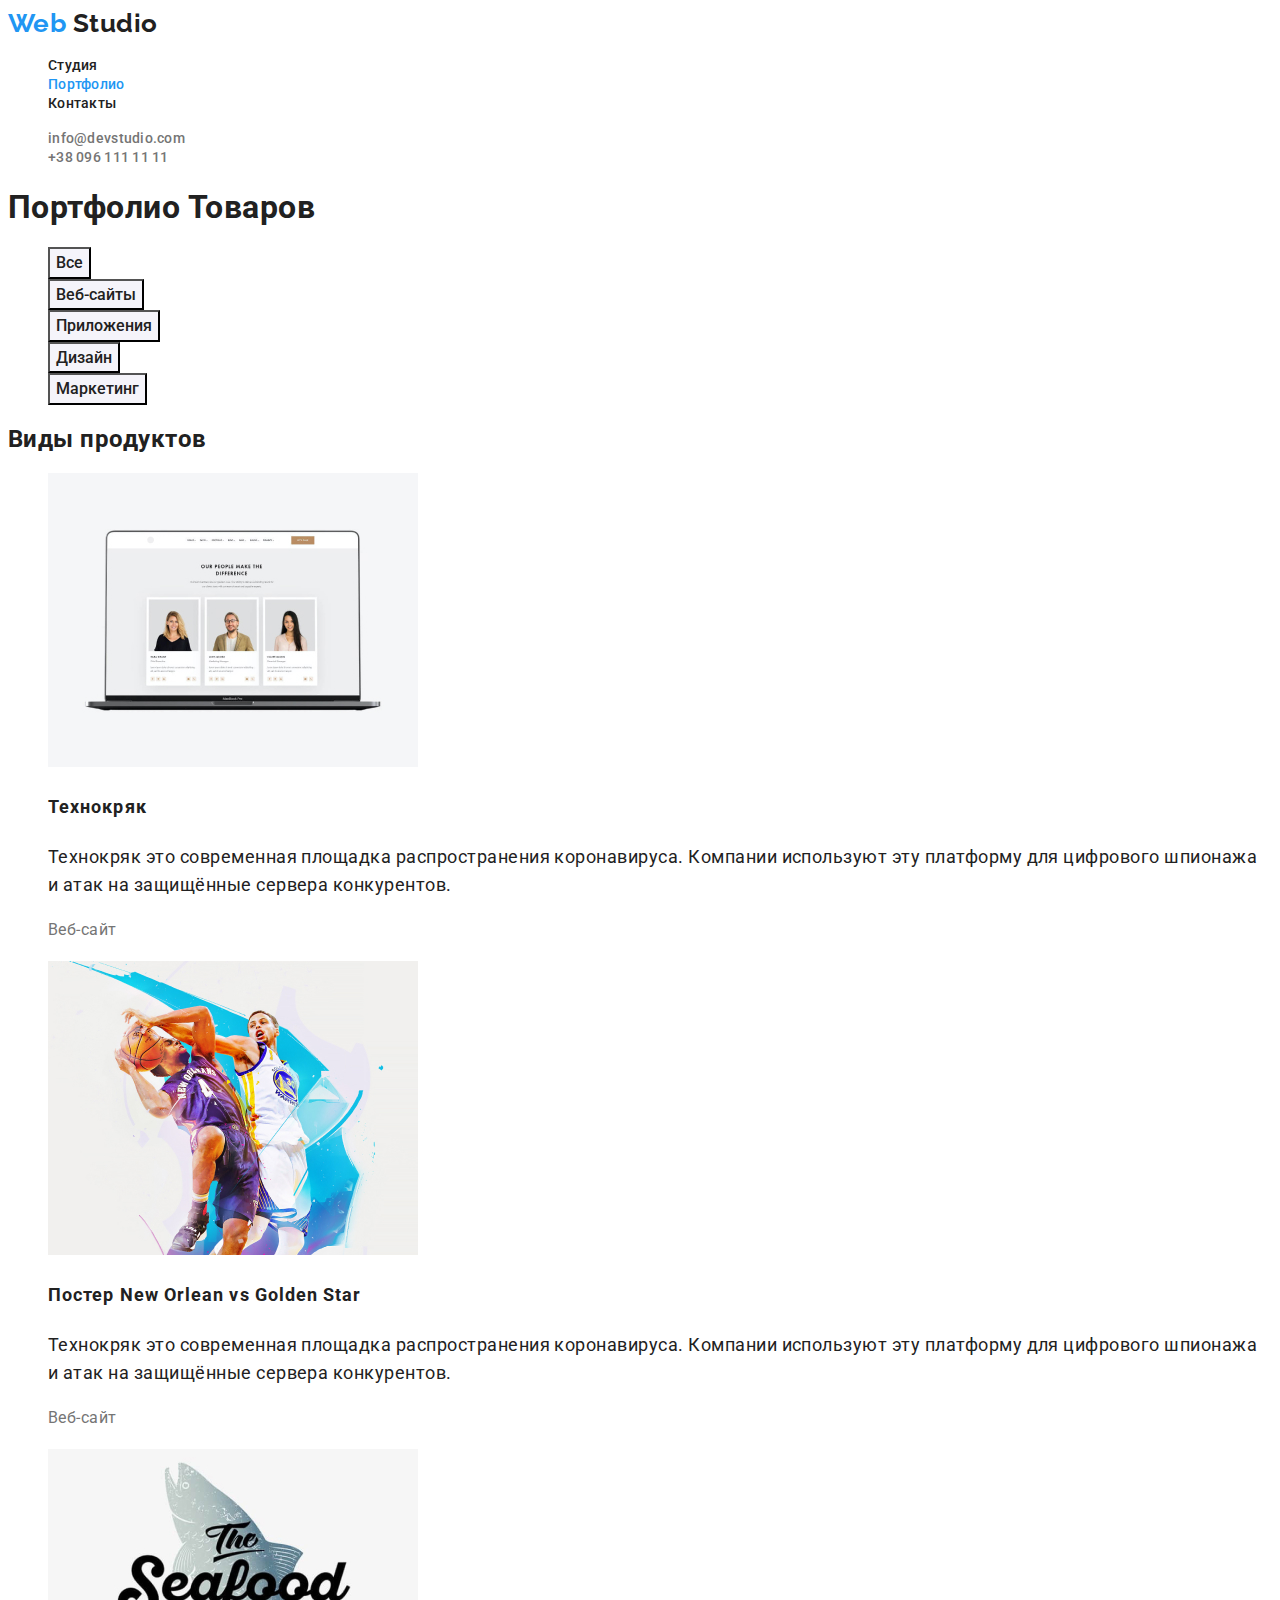
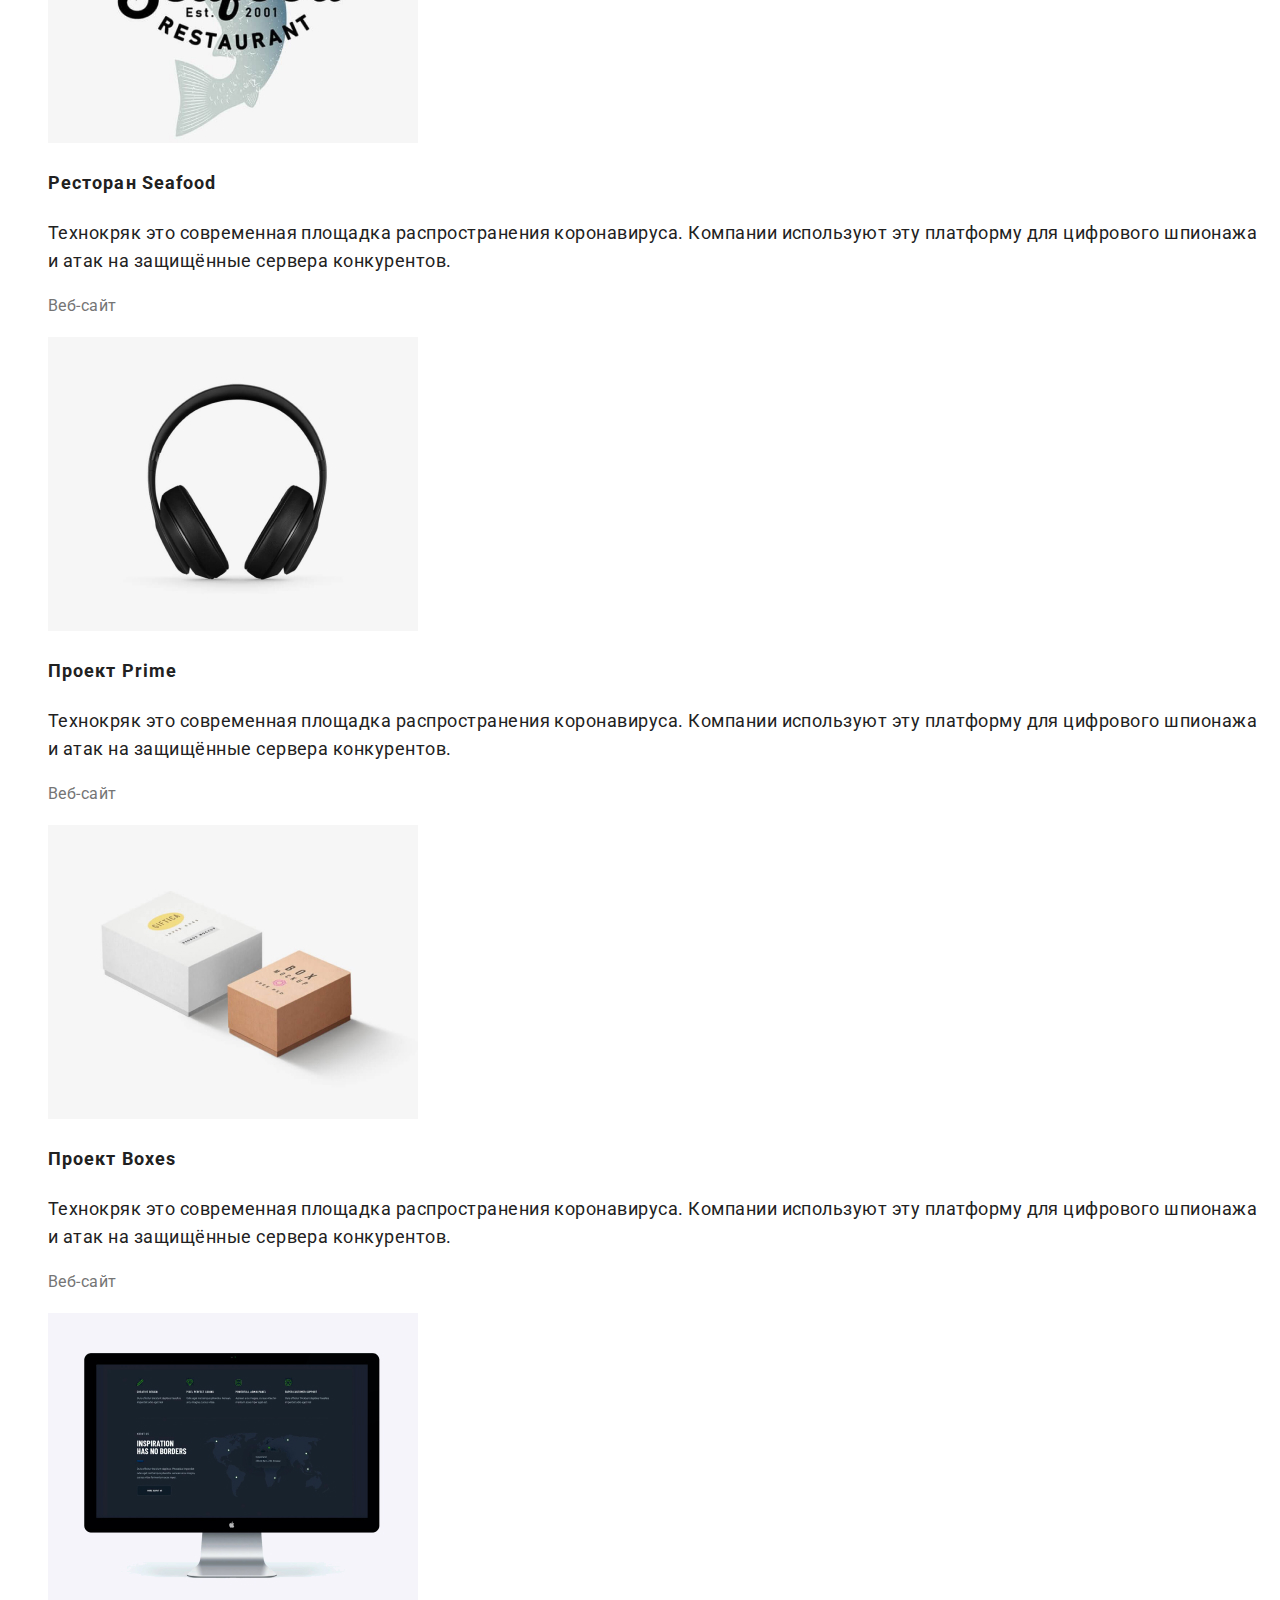
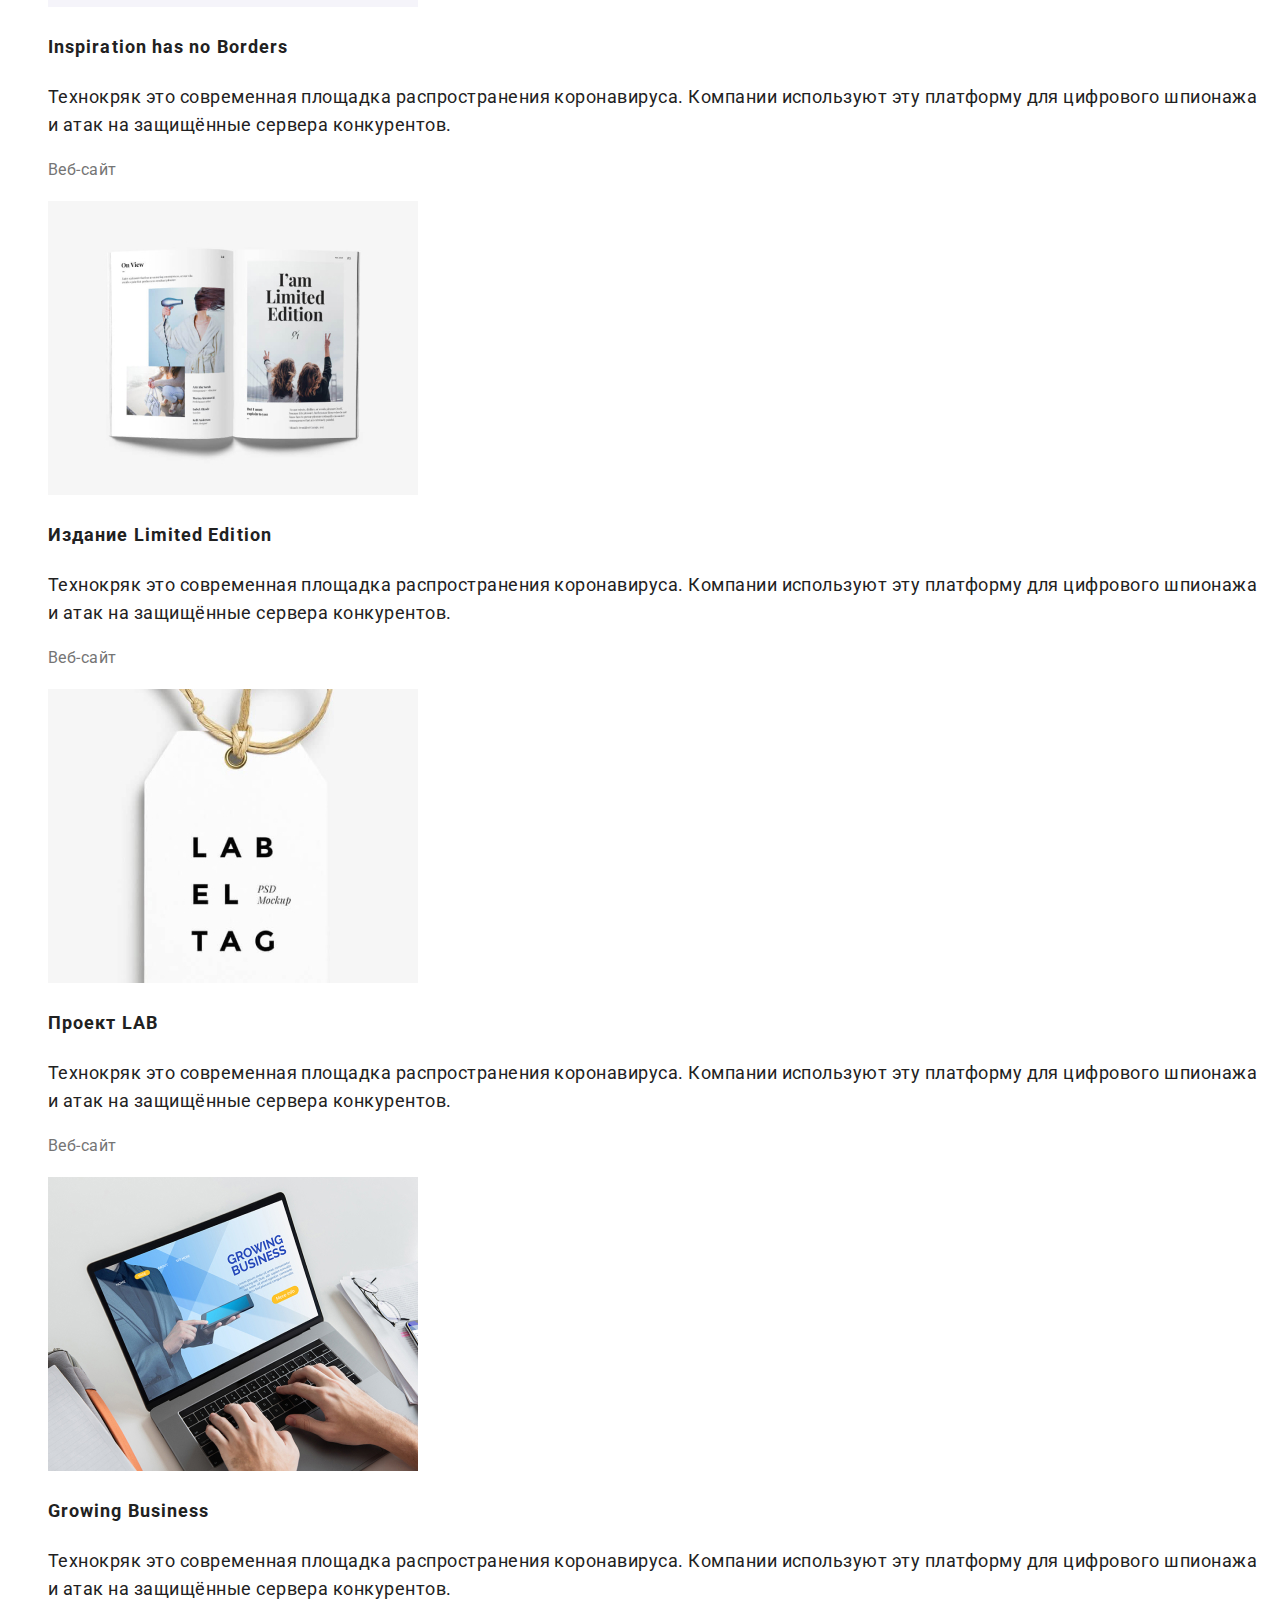
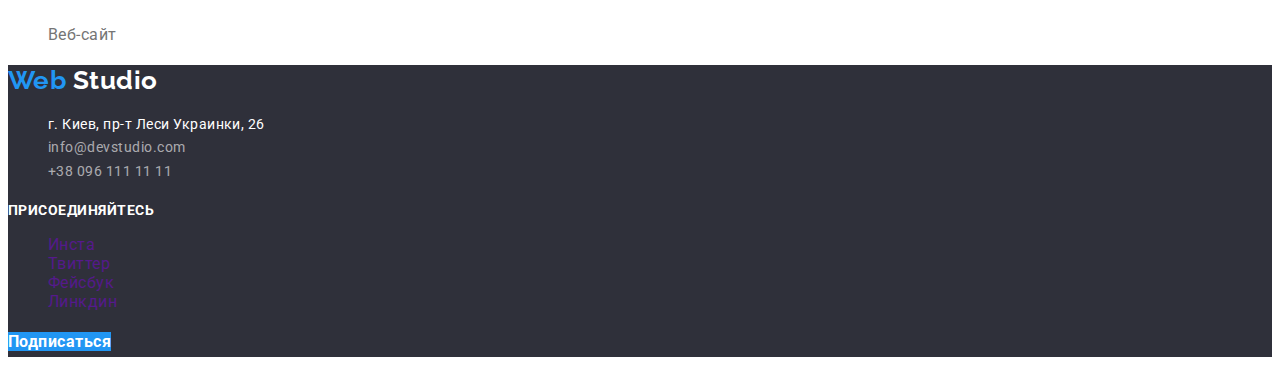
==== portfolio.html @ 15524830 "clonning all files" ====
<!DOCTYPE html>
<html lang="ru">
  <head>
    <meta charset="UTF-8" />
    <meta name="viewport" content="width=device-width, initial-scale=1.0" />
    <title>Document</title>
    <link
      href="https://fonts.googleapis.com/css2?family=Raleway:wght@700&family=Roboto:wght@400;500;700;900&display=swap"
      rel="stylesheet"
    />
    <link rel="stylesheet" href="./css/styles.css" />
  </head>

  <body class="page">
    <!--Шапка сайт-->
    <header class="header">
      <nav>
        <a href="./index.html" class="logo">
          <span class="logo-blue">Web</span>
          <span class="logo-black">Studio</span>
        </a>
        <ul class="site-nav list">
          <li>
            <a href="./index.html" class="link">Студия</a>
          </li>
          <li>
            <a href="" class="link current">Портфолио</a>
          </li>
          <li>
            <a href="" class="link">Контакты</a>
          </li>
        </ul>
      </nav>
      <ul class="contact-nav list">
        <li>
          <a href="mailto:info@devstudio.com" class="link"
            >info@devstudio.com</a
          >
        </li>
        <li>
          <a href="tel:+380961111111" class="link">+38 096 111 11 11</a>
        </li>
      </ul>
    </header>
    <!-- main container -->
    <main>
      <!-- Портфолио -->
      <section>
        <h1>Портфолио Товаров</h1>
        <!-- menu -->
        <div>
          <ul class="nav list">
            <li><button class="nav-titel">Все</button></li>
            <li><button class="nav-titel">Веб-сайты</button></li>
            <li><button class="nav-titel">Приложения</button></li>
            <li><button class="nav-titel">Дизайн</button></li>
            <li><button class="nav-titel">Маркетинг</button></li>
          </ul>
        </div>

        <!-- Виды продуктов-->

        <h2>Виды продуктов</h2>
        <ul class="produc list">
          <li>
            <a href="" class="">
              <img src="./img-portfolio/technokryak.jpg" alt="laptop screen" />
              <h3 class="work-titel">Технокряк</h3>
              <p>
                <span
                  >Технокряк это современная площадка распространения
                  коронавируса. Компании используют эту платформу для цифрового
                  шпионажа и атак на защищённые сервера конкурентов.</span
                >
              </p>
              <p class="work-text">Веб-сайт</p>
            </a>
          </li>
          <li>
            <a href="" class="">
              <img
                src="./img-portfolio/basketboll.jpg"
                alt="basketboll players"
              />
              <h3 class="work-titel">Постер New Orlean vs Golden Star</h3>
              <p>
                <span
                  >Технокряк это современная площадка распространения
                  коронавируса. Компании используют эту платформу для цифрового
                  шпионажа и атак на защищённые сервера конкурентов.</span
                >
              </p>
              <p class="work-text">Веб-сайт</p>
            </a>
          </li>
          <li>
            <a href="" class="">
              <img src="./img-portfolio/seafood.jpg" alt="fish" />
              <h3 class="work-titel">Ресторан Seafood</h3>
              <p>
                <span
                  >Технокряк это современная площадка распространения
                  коронавируса. Компании используют эту платформу для цифрового
                  шпионажа и атак на защищённые сервера конкурентов.</span
                >
              </p>
              <p class="work-text">Веб-сайт</p>
            </a>
          </li>
          <li>
            <a href="" class="">
              <img src="./img-portfolio/headset.jpg" alt="headset" />
              <h3 class="work-titel">Проект Prime</h3>
              <p>
                <span
                  >Технокряк это современная площадка распространения
                  коронавируса. Компании используют эту платформу для цифрового
                  шпионажа и атак на защищённые сервера конкурентов.</span
                >
              </p>
              <p class="work-text">Веб-сайт</p>
            </a>
          </li>
          <li>
            <a href="" class="">
              <img src="./img-portfolio/boxes.jpg" alt="boxes" />
              <h3 class="work-titel">Проект Boxes</h3>
              <p>
                <span
                  >Технокряк это современная площадка распространения
                  коронавируса. Компании используют эту платформу для цифрового
                  шпионажа и атак на защищённые сервера конкурентов.</span
                >
              </p>
              <p class="work-text">Веб-сайт</p>
            </a>
          </li>
          <li>
            <a href="" class="">
              <img src="./img-portfolio/imac.jpg" alt="imac screen" />
              <h3 class="work-titel">Inspiration has no Borders</h3>
              <p>
                <span
                  >Технокряк это современная площадка распространения
                  коронавируса. Компании используют эту платформу для цифрового
                  шпионажа и атак на защищённые сервера конкурентов.</span
                >
              </p>
              <p class="work-text">Веб-сайт</p>
            </a>
          </li>
          <li>
            <a href="" class="">
              <img src="./img-portfolio/magazine.jpg" alt="magazine" />
              <h3 class="work-titel">Издание Limited Edition</h3>
              <p>
                <span
                  >Технокряк это современная площадка распространения
                  коронавируса. Компании используют эту платформу для цифрового
                  шпионажа и атак на защищённые сервера конкурентов.</span
                >
              </p>
              <p class="work-text">Веб-сайт</p>
            </a>
          </li>
          <li>
            <a href="" class="">
              <img src="./img-portfolio/label.jpg" alt="label" />
              <h3 class="work-titel">Проект LAB</h3>
              <p>
                <span
                  >Технокряк это современная площадка распространения
                  коронавируса. Компании используют эту платформу для цифрового
                  шпионажа и атак на защищённые сервера конкурентов.</span
                >
              </p>
              <p class="work-text">Веб-сайт</p>
            </a>
          </li>
          <li>
            <a href="" class="">
              <img src="./img-portfolio/macpro.jpg" alt="mac laptop" />
              <h3 class="work-titel">Growing Business</h3>
              <p>
                <span
                  >Технокряк это современная площадка распространения
                  коронавируса. Компании используют эту платформу для цифрового
                  шпионажа и атак на защищённые сервера конкурентов.</span
                >
              </p>
              <p class="work-text">Веб-сайт</p>
            </a>
          </li>
        </ul>
      </section>
    </main>
    <!-- Футер -->
    <footer class="foot-style">
      <div>
        <a href="./index.html" class="logo">
          <span class="logo-blue">Web</span>
          <span class="logo-white">Studio</span>
        </a>
        <address>
          <ul class="list">
            <li class="adr">г. Киев, пр-т Леси Украинки, 26</li>
            <li>
              <a href="mailto:info@devstudio.com" class="link"
                >info@devstudio.com</a
              >
            </li>
            <li>
              <a href="tel:+380961111111" class="link">+38 096 111 11 11</a>
            </li>
          </ul>
        </address>
      </div>
      <div>
        <b>присоединяйтесь</b>
        <ul class="social-link list">
          <li><a href="" aria-label="Instagram">Инста</a></li>
          <li><a href="" aria-label="Twitter">Твиттер</a></li>
          <li><a href="" aria-label="Facebook">Фейсбук</a></li>
          <li><a href="" aria-label="Linkedin">Линкдин</a></li>
        </ul>
      </div>
      <div><a href="" class="button">Подписаться</a></div>
    </footer>
  </body>
</html>
---- css/styles.css ----
/* основной цвет #212121 */
/* вторичный цвет #757575 */
/* акцент  #2196F3 */
/* вторичный цвет фона #F5F4FA */
/* цвет фона подвала #2F303A */
:root {
  --main-text-color: #212121;
  --secondary-text-color: #757575;
  --acent-color: #2196f3;
  --main-bg-color: #ffffff;
}

.page {
  background-color: var(--main-bg-color);
  color: var(--main-text-color);
  font-family: Roboto, sans-serif;
  letter-spacing: 0.03em;
}
/* Logo */
.logo {
  font-family: Raleway, sans-serif;
  font-weight: bold;
  font-size: 26px;
  line-height: 1.2;
}
.logo-blue {
  color: var(--acent-color);
}
.logo-black {
  color: var(--main-text-color);
}
.logo-white {
  color: var(--main-bg-color);
}
/* navigation */
.list {
  list-style: none;
}
.site-nav .link {
  color: var(--main-text-color);
  font-weight: 500;
  font-size: 14px;
  line-height: 1.14;
  letter-spacing: 0.02em;
}
.site-nav .link.current {
  color: var(--acent-color);
}

.contact-nav .link {
  color: var(--secondary-text-color);
  font-weight: 500;
  font-size: 14px;
  line-height: 1.14;
  letter-spacing: 0.02em;
}
.header .link:hover,
.header .link:focus {
  color: var(--acent-color);
}

/* Hero */
.hero-title {
  font-weight: 900;
  font-size: 44px;
  line-height: 1.4;
  text-align: center;
  letter-spacing: 0.06em;
  text-transform: uppercase;
}
/* Section */
.section-title {
  color: var(--main-text-color);

  font-weight: 700;
  font-size: 36px;
  line-height: 1.2;
  text-align: center;
}
/* Наши фишки */
.benefits-text {
  color: var(--secondary-text-color);

  font-weight: 400;
  font-size: 14px;
  line-height: 1.7;
}
.benefits-title {
  font-weight: 700;
  font-size: 14px;
  line-height: 1.14;
  text-transform: uppercase;
}
/* Чем мы занимаемся */
.job-title h3 {
  font-weight: 700;
  font-size: 14px;
  line-height: 1.14;
  text-align: center;
  text-transform: uppercase;
}

/* Наша команда */
.bg {
  background-color: #f5f4fa;
}
.our-team h3 {
  font-weight: 500;
  font-size: 16px;
  line-height: 1.2;
  text-align: center;
}
.team-text {
  color: var(--secondary-text-color);
  font-weight: 400;
  font-size: 16px;
  line-height: 1.2;
  text-align: center;
}
.social-link.list a:hover,
.social-link.list a:focus {
  color: var(--acent-color);
}

/* Постоянные клиенты */

/* Button */
.button {
  background-color: var(--acent-color);
  color: #ffffff;
  font-weight: bold;
  font-size: 16px;
  line-height: 1.9;
}

/* a NONE */

a {
  text-decoration: none;
  cursor: pointer;
}

/* Footer */

.foot-style {
  background-color: #2f303a;
  color: white;
}

.list .adr {
  font-style: normal;
  font-weight: 400;
  font-size: 14px;
  line-height: 1.7;
}

.foot-style .link {
  color: rgba(255, 255, 255, 0.6);
  font-style: normal;
  font-weight: 400;
  font-size: 14px;
  line-height: 1.7;
}
div > b {
  font-weight: 700;
  font-size: 14px;
  line-height: 1.2;
  text-transform: uppercase;
}

/* Styles Portfolio */

/* menu */
.nav-titel {
  color: var(--main-text-color);
  background-color: #f5f4fa;
  font-family: inherit;
  font-weight: 500;
  font-size: 16px;
  line-height: 1.6;
  cursor: pointer;
}
.nav-titel:hover {
  color: var(--main-bg-color);
  background-color: var(--acent-color);
}
/* Портфолио продуктов */
.work-text {
  color: var(--secondary-text-color);
  font-size: 16px;
  line-height: 1.87;
}
.work-titel {
  color: var(--main-text-color);
  font-weight: 700;
  font-size: 18px;
  line-height: 2;
  letter-spacing: 0.06em;
}
p > span {
  color: var(--main-text-color);
  font-size: 18px;
  line-height: 1.56;
}
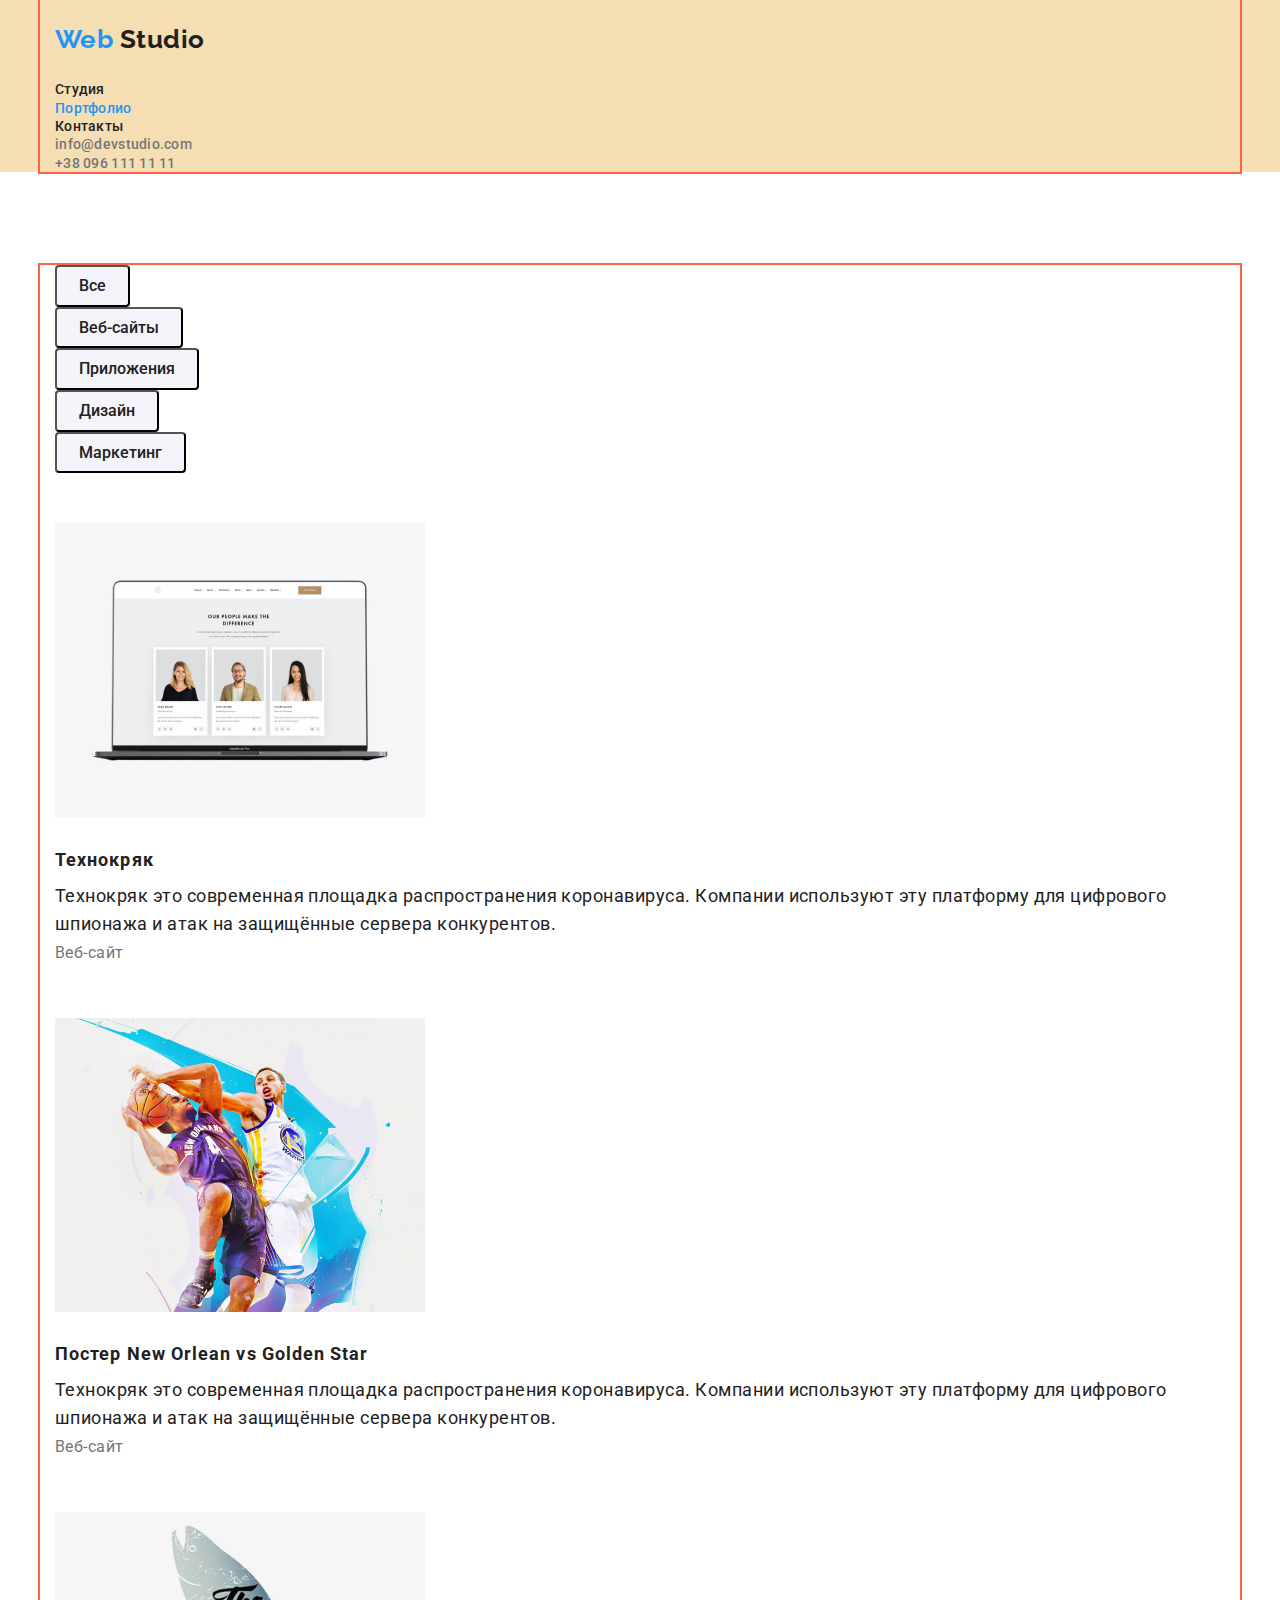
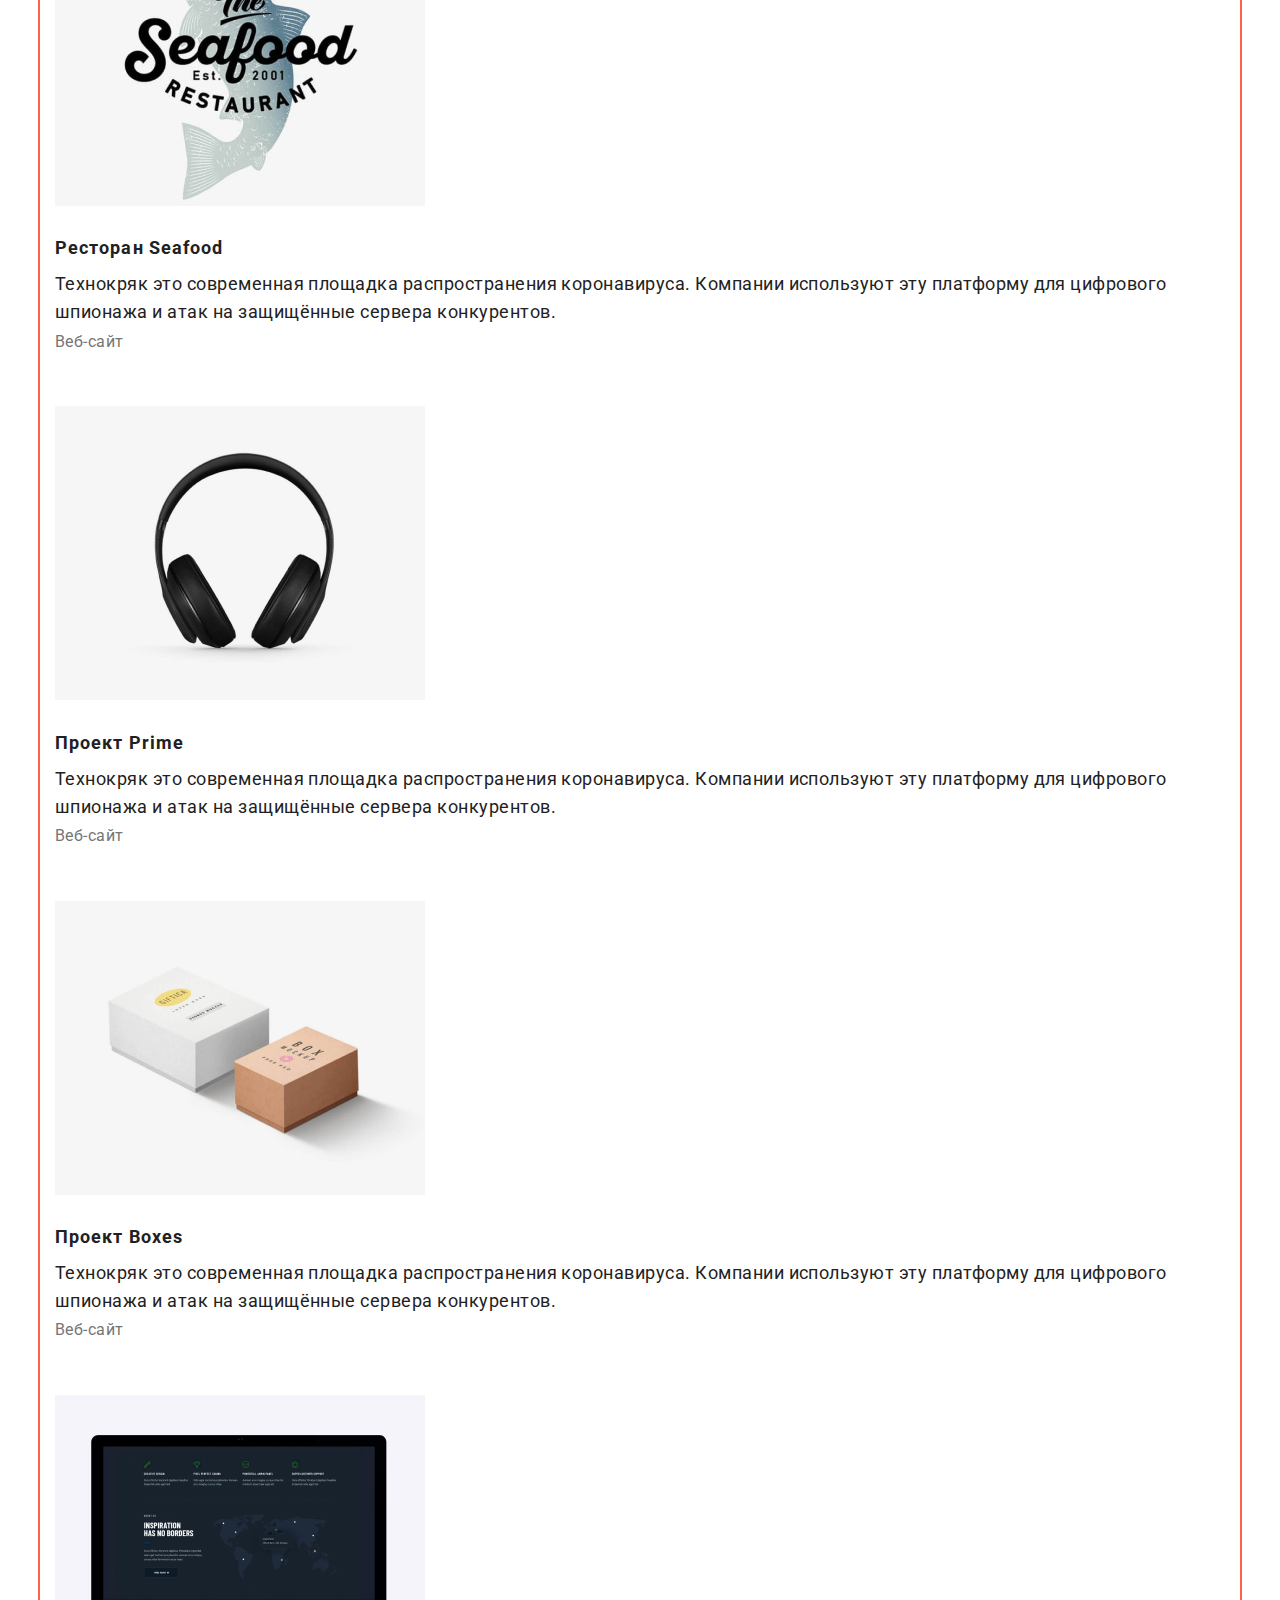
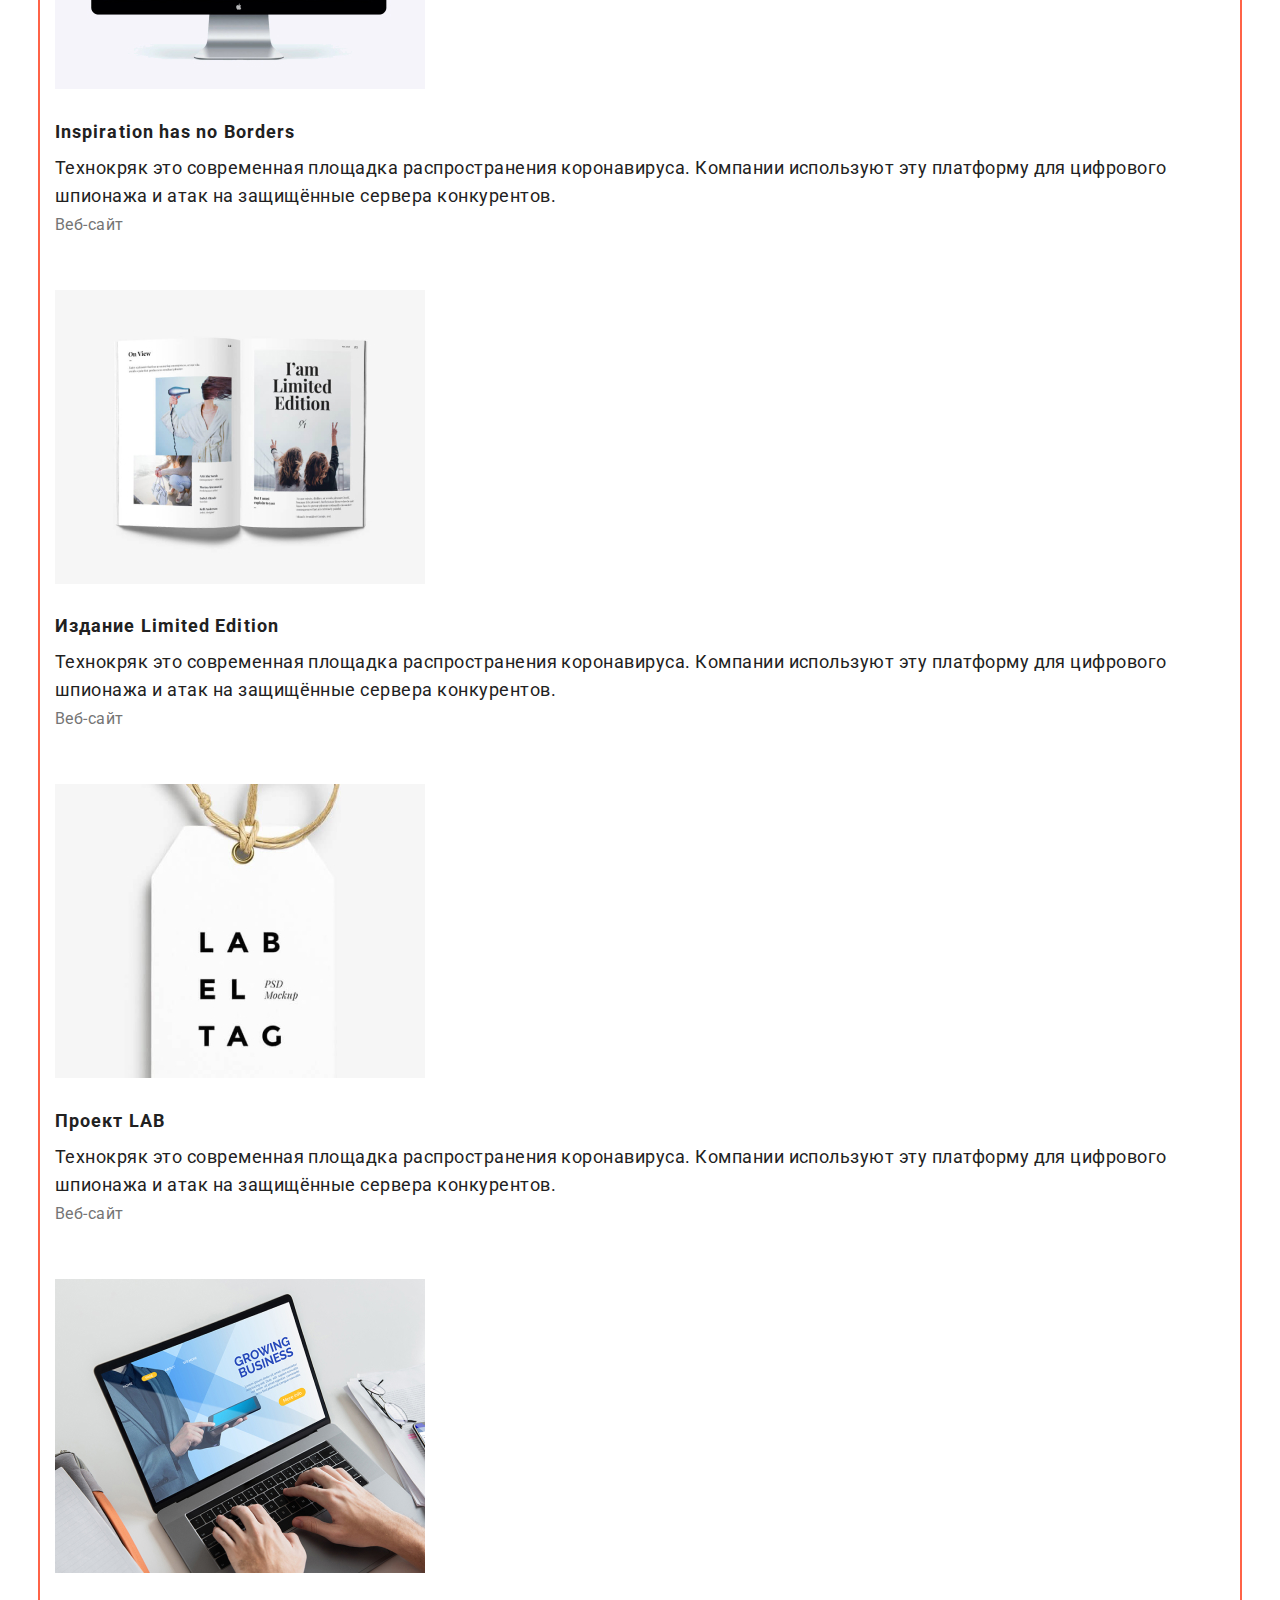
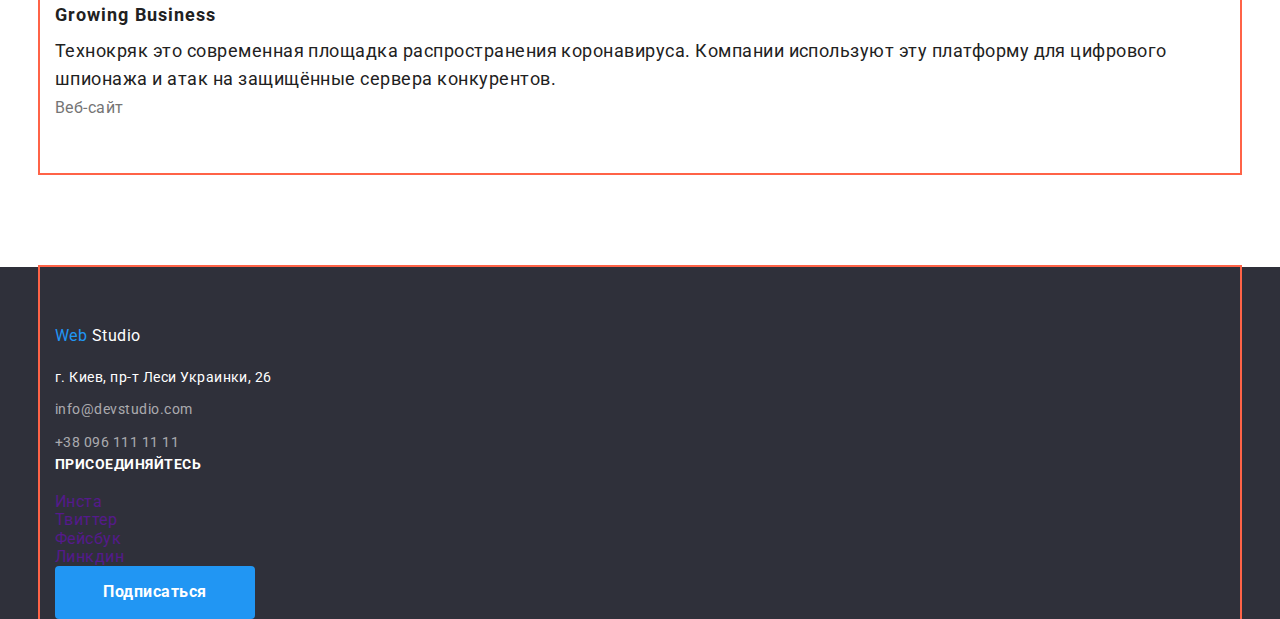
==== commit fc554bab: "creating containers" ====
--- a/portfolio.html
+++ b/portfolio.html
@@ -8,223 +8,245 @@
       href="https://fonts.googleapis.com/css2?family=Raleway:wght@700&family=Roboto:wght@400;500;700;900&display=swap"
       rel="stylesheet"
     />
+    <link
+      rel="stylesheet"
+      href="https://cdnjs.cloudflare.com/ajax/libs/modern-normalize/0.7.0/modern-normalize.min.css"
+    />
     <link rel="stylesheet" href="./css/styles.css" />
   </head>
 
   <body class="page">
     <!--Шапка сайт-->
     <header class="header">
-      <nav>
-        <a href="./index.html" class="logo">
-          <span class="logo-blue">Web</span>
-          <span class="logo-black">Studio</span>
-        </a>
-        <ul class="site-nav list">
+      <div class="container">
+        <nav>
+          <a href="./index.html" class="logo header">
+            <span class="logo-blue">Web</span>
+            <span class="logo-black">Studio</span>
+          </a>
+          <ul class="site-nav list">
+            <li>
+              <a href="./index.html" class="link">Студия</a>
+            </li>
+            <li>
+              <a href="" class="link current">Портфолио</a>
+            </li>
+            <li>
+              <a href="" class="link">Контакты</a>
+            </li>
+          </ul>
+        </nav>
+        <ul class="contact-nav list">
           <li>
-            <a href="./index.html" class="link">Студия</a>
+            <a href="mailto:info@devstudio.com" class="link"
+              >info@devstudio.com</a
+            >
           </li>
           <li>
-            <a href="" class="link current">Портфолио</a>
-          </li>
-          <li>
-            <a href="" class="link">Контакты</a>
+            <a href="tel:+380961111111" class="link">+38 096 111 11 11</a>
           </li>
         </ul>
-      </nav>
-      <ul class="contact-nav list">
-        <li>
-          <a href="mailto:info@devstudio.com" class="link"
-            >info@devstudio.com</a
-          >
-        </li>
-        <li>
-          <a href="tel:+380961111111" class="link">+38 096 111 11 11</a>
-        </li>
-      </ul>
+      </div>
     </header>
     <!-- main container -->
     <main>
       <!-- Портфолио -->
-      <section>
-        <h1>Портфолио Товаров</h1>
-        <!-- menu -->
-        <div>
-          <ul class="nav list">
-            <li><button class="nav-titel">Все</button></li>
-            <li><button class="nav-titel">Веб-сайты</button></li>
-            <li><button class="nav-titel">Приложения</button></li>
-            <li><button class="nav-titel">Дизайн</button></li>
-            <li><button class="nav-titel">Маркетинг</button></li>
+      <section class="portfolio-section">
+        <div class="container">
+          <h1 class="visually-hidden">Портфолио Товаров</h1>
+          <!-- menu -->
+          <div class="menu">
+            <ul class="nav list">
+              <li><button class="nav-titel">Все</button></li>
+              <li><button class="nav-titel">Веб-сайты</button></li>
+              <li><button class="nav-titel">Приложения</button></li>
+              <li><button class="nav-titel">Дизайн</button></li>
+              <li><button class="nav-titel">Маркетинг</button></li>
+            </ul>
+          </div>
+
+          <!-- Виды продуктов-->
+
+          <h2 class="visually-hidden">Виды продуктов</h2>
+          <ul class="product list">
+            <li>
+              <a href="" class="">
+                <img
+                  src="./img-portfolio/technokryak.jpg"
+                  alt="laptop screen"
+                />
+                <h3 class="work-titel">Технокряк</h3>
+                <p>
+                  <span
+                    >Технокряк это современная площадка распространения
+                    коронавируса. Компании используют эту платформу для
+                    цифрового шпионажа и атак на защищённые сервера
+                    конкурентов.</span
+                  >
+                </p>
+                <p class="work-text">Веб-сайт</p>
+              </a>
+            </li>
+            <li>
+              <a href="" class="">
+                <img
+                  src="./img-portfolio/basketboll.jpg"
+                  alt="basketboll players"
+                />
+                <h3 class="work-titel">Постер New Orlean vs Golden Star</h3>
+                <p>
+                  <span
+                    >Технокряк это современная площадка распространения
+                    коронавируса. Компании используют эту платформу для
+                    цифрового шпионажа и атак на защищённые сервера
+                    конкурентов.</span
+                  >
+                </p>
+                <p class="work-text">Веб-сайт</p>
+              </a>
+            </li>
+            <li>
+              <a href="" class="">
+                <img src="./img-portfolio/seafood.jpg" alt="fish" />
+                <h3 class="work-titel">Ресторан Seafood</h3>
+                <p>
+                  <span
+                    >Технокряк это современная площадка распространения
+                    коронавируса. Компании используют эту платформу для
+                    цифрового шпионажа и атак на защищённые сервера
+                    конкурентов.</span
+                  >
+                </p>
+                <p class="work-text">Веб-сайт</p>
+              </a>
+            </li>
+            <li>
+              <a href="" class="">
+                <img src="./img-portfolio/headset.jpg" alt="headset" />
+                <h3 class="work-titel">Проект Prime</h3>
+                <p>
+                  <span
+                    >Технокряк это современная площадка распространения
+                    коронавируса. Компании используют эту платформу для
+                    цифрового шпионажа и атак на защищённые сервера
+                    конкурентов.</span
+                  >
+                </p>
+                <p class="work-text">Веб-сайт</p>
+              </a>
+            </li>
+            <li>
+              <a href="" class="">
+                <img src="./img-portfolio/boxes.jpg" alt="boxes" />
+                <h3 class="work-titel">Проект Boxes</h3>
+                <p>
+                  <span
+                    >Технокряк это современная площадка распространения
+                    коронавируса. Компании используют эту платформу для
+                    цифрового шпионажа и атак на защищённые сервера
+                    конкурентов.</span
+                  >
+                </p>
+                <p class="work-text">Веб-сайт</p>
+              </a>
+            </li>
+            <li>
+              <a href="" class="">
+                <img src="./img-portfolio/imac.jpg" alt="imac screen" />
+                <h3 class="work-titel">Inspiration has no Borders</h3>
+                <p>
+                  <span
+                    >Технокряк это современная площадка распространения
+                    коронавируса. Компании используют эту платформу для
+                    цифрового шпионажа и атак на защищённые сервера
+                    конкурентов.</span
+                  >
+                </p>
+                <p class="work-text">Веб-сайт</p>
+              </a>
+            </li>
+            <li>
+              <a href="" class="">
+                <img src="./img-portfolio/magazine.jpg" alt="magazine" />
+                <h3 class="work-titel">Издание Limited Edition</h3>
+                <p>
+                  <span
+                    >Технокряк это современная площадка распространения
+                    коронавируса. Компании используют эту платформу для
+                    цифрового шпионажа и атак на защищённые сервера
+                    конкурентов.</span
+                  >
+                </p>
+                <p class="work-text">Веб-сайт</p>
+              </a>
+            </li>
+            <li>
+              <a href="" class="">
+                <img src="./img-portfolio/label.jpg" alt="label" />
+                <h3 class="work-titel">Проект LAB</h3>
+                <p>
+                  <span
+                    >Технокряк это современная площадка распространения
+                    коронавируса. Компании используют эту платформу для
+                    цифрового шпионажа и атак на защищённые сервера
+                    конкурентов.</span
+                  >
+                </p>
+                <p class="work-text">Веб-сайт</p>
+              </a>
+            </li>
+            <li>
+              <a href="" class="">
+                <img src="./img-portfolio/macpro.jpg" alt="mac laptop" />
+                <h3 class="work-titel">Growing Business</h3>
+                <p>
+                  <span
+                    >Технокряк это современная площадка распространения
+                    коронавируса. Компании используют эту платформу для
+                    цифрового шпионажа и атак на защищённые сервера
+                    конкурентов.</span
+                  >
+                </p>
+                <p class="work-text">Веб-сайт</p>
+              </a>
+            </li>
           </ul>
         </div>
-
-        <!-- Виды продуктов-->
-
-        <h2>Виды продуктов</h2>
-        <ul class="produc list">
-          <li>
-            <a href="" class="">
-              <img src="./img-portfolio/technokryak.jpg" alt="laptop screen" />
-              <h3 class="work-titel">Технокряк</h3>
-              <p>
-                <span
-                  >Технокряк это современная площадка распространения
-                  коронавируса. Компании используют эту платформу для цифрового
-                  шпионажа и атак на защищённые сервера конкурентов.</span
-                >
-              </p>
-              <p class="work-text">Веб-сайт</p>
-            </a>
-          </li>
-          <li>
-            <a href="" class="">
-              <img
-                src="./img-portfolio/basketboll.jpg"
-                alt="basketboll players"
-              />
-              <h3 class="work-titel">Постер New Orlean vs Golden Star</h3>
-              <p>
-                <span
-                  >Технокряк это современная площадка распространения
-                  коронавируса. Компании используют эту платформу для цифрового
-                  шпионажа и атак на защищённые сервера конкурентов.</span
-                >
-              </p>
-              <p class="work-text">Веб-сайт</p>
-            </a>
-          </li>
-          <li>
-            <a href="" class="">
-              <img src="./img-portfolio/seafood.jpg" alt="fish" />
-              <h3 class="work-titel">Ресторан Seafood</h3>
-              <p>
-                <span
-                  >Технокряк это современная площадка распространения
-                  коронавируса. Компании используют эту платформу для цифрового
-                  шпионажа и атак на защищённые сервера конкурентов.</span
-                >
-              </p>
-              <p class="work-text">Веб-сайт</p>
-            </a>
-          </li>
-          <li>
-            <a href="" class="">
-              <img src="./img-portfolio/headset.jpg" alt="headset" />
-              <h3 class="work-titel">Проект Prime</h3>
-              <p>
-                <span
-                  >Технокряк это современная площадка распространения
-                  коронавируса. Компании используют эту платформу для цифрового
-                  шпионажа и атак на защищённые сервера конкурентов.</span
-                >
-              </p>
-              <p class="work-text">Веб-сайт</p>
-            </a>
-          </li>
-          <li>
-            <a href="" class="">
-              <img src="./img-portfolio/boxes.jpg" alt="boxes" />
-              <h3 class="work-titel">Проект Boxes</h3>
-              <p>
-                <span
-                  >Технокряк это современная площадка распространения
-                  коронавируса. Компании используют эту платформу для цифрового
-                  шпионажа и атак на защищённые сервера конкурентов.</span
-                >
-              </p>
-              <p class="work-text">Веб-сайт</p>
-            </a>
-          </li>
-          <li>
-            <a href="" class="">
-              <img src="./img-portfolio/imac.jpg" alt="imac screen" />
-              <h3 class="work-titel">Inspiration has no Borders</h3>
-              <p>
-                <span
-                  >Технокряк это современная площадка распространения
-                  коронавируса. Компании используют эту платформу для цифрового
-                  шпионажа и атак на защищённые сервера конкурентов.</span
-                >
-              </p>
-              <p class="work-text">Веб-сайт</p>
-            </a>
-          </li>
-          <li>
-            <a href="" class="">
-              <img src="./img-portfolio/magazine.jpg" alt="magazine" />
-              <h3 class="work-titel">Издание Limited Edition</h3>
-              <p>
-                <span
-                  >Технокряк это современная площадка распространения
-                  коронавируса. Компании используют эту платформу для цифрового
-                  шпионажа и атак на защищённые сервера конкурентов.</span
-                >
-              </p>
-              <p class="work-text">Веб-сайт</p>
-            </a>
-          </li>
-          <li>
-            <a href="" class="">
-              <img src="./img-portfolio/label.jpg" alt="label" />
-              <h3 class="work-titel">Проект LAB</h3>
-              <p>
-                <span
-                  >Технокряк это современная площадка распространения
-                  коронавируса. Компании используют эту платформу для цифрового
-                  шпионажа и атак на защищённые сервера конкурентов.</span
-                >
-              </p>
-              <p class="work-text">Веб-сайт</p>
-            </a>
-          </li>
-          <li>
-            <a href="" class="">
-              <img src="./img-portfolio/macpro.jpg" alt="mac laptop" />
-              <h3 class="work-titel">Growing Business</h3>
-              <p>
-                <span
-                  >Технокряк это современная площадка распространения
-                  коронавируса. Компании используют эту платформу для цифрового
-                  шпионажа и атак на защищённые сервера конкурентов.</span
-                >
-              </p>
-              <p class="work-text">Веб-сайт</p>
-            </a>
-          </li>
-        </ul>
       </section>
     </main>
     <!-- Футер -->
     <footer class="foot-style">
-      <div>
-        <a href="./index.html" class="logo">
-          <span class="logo-blue">Web</span>
-          <span class="logo-white">Studio</span>
-        </a>
-        <address>
-          <ul class="list">
-            <li class="adr">г. Киев, пр-т Леси Украинки, 26</li>
-            <li>
-              <a href="mailto:info@devstudio.com" class="link"
-                >info@devstudio.com</a
-              >
-            </li>
-            <li>
-              <a href="tel:+380961111111" class="link">+38 096 111 11 11</a>
-            </li>
+      <div class="container">
+        <div>
+          <a href="./index.html" class="logo footer">
+            <span class="logo-blue">Web</span>
+            <span class="logo-white">Studio</span>
+          </a>
+          <address>
+            <ul class="list contacts">
+              <li class="adr">г. Киев, пр-т Леси Украинки, 26</li>
+              <li>
+                <a href="mailto:info@devstudio.com" class="link"
+                  >info@devstudio.com</a
+                >
+              </li>
+              <li>
+                <a href="tel:+380961111111" class="link">+38 096 111 11 11</a>
+              </li>
+            </ul>
+          </address>
+        </div>
+        <div>
+          <b>присоединяйтесь</b>
+          <ul class="social-link list">
+            <li><a href="" aria-label="Instagram">Инста</a></li>
+            <li><a href="" aria-label="Twitter">Твиттер</a></li>
+            <li><a href="" aria-label="Facebook">Фейсбук</a></li>
+            <li><a href="" aria-label="Linkedin">Линкдин</a></li>
           </ul>
-        </address>
+        </div>
+        <div><a href="" class="button">Подписаться</a></div>
       </div>
-      <div>
-        <b>присоединяйтесь</b>
-        <ul class="social-link list">
-          <li><a href="" aria-label="Instagram">Инста</a></li>
-          <li><a href="" aria-label="Twitter">Твиттер</a></li>
-          <li><a href="" aria-label="Facebook">Фейсбук</a></li>
-          <li><a href="" aria-label="Linkedin">Линкдин</a></li>
-        </ul>
-      </div>
-      <div><a href="" class="button">Подписаться</a></div>
     </footer>
   </body>
 </html>
--- a/css/styles.css
+++ b/css/styles.css
@@ -16,13 +16,43 @@
   font-family: Roboto, sans-serif;
   letter-spacing: 0.03em;
 }
+
+.visually-hidden {
+  position: absolute !important;
+  clip: rect(1px 1px 1px 1px);
+  /* IE6, IE7 */
+  clip: rect(1px, 1px, 1px, 1px);
+  padding: 0 !important;
+  border: 0 !important;
+  height: 1px !important;
+  width: 1px !important;
+  overflow: hidden;
+}
+
+/* Header container */
+.container {
+  margin-left: auto;
+  margin-right: auto;
+  width: 1200px;
+  padding-left: 15px;
+  padding-right: 15px;
+  outline: 2px solid tomato;
+}
+
+.header {
+  background-color: wheat;
+}
 /* Logo */
-.logo {
+.logo.header {
   font-family: Raleway, sans-serif;
   font-weight: bold;
   font-size: 26px;
   line-height: 1.2;
-}
+  display: inline-block;
+  margin-top: 24px;
+  margin-bottom: 25px;
+}
+
 .logo-blue {
   color: var(--acent-color);
 }
@@ -35,6 +65,8 @@
 /* navigation */
 .list {
   list-style: none;
+  margin: 0px;
+  padding: 0px;
 }
 .site-nav .link {
   color: var(--main-text-color);
@@ -60,15 +92,26 @@
 }
 
 /* Hero */
+.hero {
+  outline: 2px solid tomato;
+  text-align: center;
+  margin-bottom: 94px;
+}
 .hero-title {
   font-weight: 900;
   font-size: 44px;
   line-height: 1.4;
-  text-align: center;
+
   letter-spacing: 0.06em;
   text-transform: uppercase;
+  margin-top: 0px;
+  margin-bottom: 30px;
 }
 /* Section */
+.section {
+  margin-bottom: 94px;
+}
+
 .section-title {
   color: var(--main-text-color);
 
@@ -76,20 +119,33 @@
   font-size: 36px;
   line-height: 1.2;
   text-align: center;
+  margin-top: 0px;
+  margin-bottom: 50px;
 }
 /* Наши фишки */
+.benefits-link {
+  display: inline-block;
+  margin-bottom: 30px;
+}
+.benefits-img {
+  margin: 25px 100px;
+}
+
 .benefits-text {
   color: var(--secondary-text-color);
 
   font-weight: 400;
   font-size: 14px;
   line-height: 1.7;
+  margin: 0px;
 }
 .benefits-title {
   font-weight: 700;
   font-size: 14px;
   line-height: 1.14;
   text-transform: uppercase;
+  margin-top: 0px;
+  margin-bottom: 10px;
 }
 /* Чем мы занимаемся */
 .job-title h3 {
@@ -99,16 +155,28 @@
   text-align: center;
   text-transform: uppercase;
 }
-
+.job-title h3 {
+  margin: 0px;
+}
 /* Наша команда */
-.bg {
+.section.bg {
   background-color: #f5f4fa;
 }
+.section.with-padding {
+  padding-top: 94px;
+  padding-bottom: 94px;
+}
+.our-team img {
+  margin-bottom: 30px;
+}
+
 .our-team h3 {
   font-weight: 500;
   font-size: 16px;
   line-height: 1.2;
   text-align: center;
+  margin-top: 0px;
+  margin-bottom: 10px;
 }
 .team-text {
   color: var(--secondary-text-color);
@@ -116,6 +184,8 @@
   font-size: 16px;
   line-height: 1.2;
   text-align: center;
+  margin-top: 0px;
+  margin-bottom: 16px;
 }
 .social-link.list a:hover,
 .social-link.list a:focus {
@@ -126,6 +196,13 @@
 
 /* Button */
 .button {
+  display: inline-block;
+  border-radius: 4px;
+  padding: 11px 32px;
+
+  min-width: 200px;
+  text-align: center;
+
   background-color: var(--acent-color);
   color: #ffffff;
   font-weight: bold;
@@ -142,9 +219,21 @@
 
 /* Footer */
 
+.logo.footer {
+  display: inline-block;
+  margin-top: 60px;
+  margin-bottom: 20px;
+}
 .foot-style {
   background-color: #2f303a;
   color: white;
+}
+
+.list.contacts > li:not(:last-child) {
+  margin-bottom: 9px;
+}
+.contacts.link {
+  display: inline-block;
 }
 
 .list .adr {
@@ -162,15 +251,26 @@
   line-height: 1.7;
 }
 div > b {
+  display: inline-block;
   font-weight: 700;
   font-size: 14px;
   line-height: 1.2;
   text-transform: uppercase;
+  margin-bottom: 20px;
 }
 
 /* Styles Portfolio */
 
+.portfolio-section {
+  padding-top: 93px;
+  padding-bottom: 94px;
+}
+
 /* menu */
+.menu {
+  padding-bottom: 16px;
+  margin-bottom: 34px;
+}
 .nav-titel {
   color: var(--main-text-color);
   background-color: #f5f4fa;
@@ -179,24 +279,45 @@
   font-size: 16px;
   line-height: 1.6;
   cursor: pointer;
+  border-radius: 4px;
+  min-width: 73px;
+  text-align: center;
+  padding: 6px 22px;
 }
 .nav-titel:hover {
   color: var(--main-bg-color);
   background-color: var(--acent-color);
 }
 /* Портфолио продуктов */
-.work-text {
-  color: var(--secondary-text-color);
-  font-size: 16px;
-  line-height: 1.87;
-}
+.product img {
+  margin-bottom: 20px;
+}
+.product a {
+  display: inline-block;
+  margin-bottom: 30px;
+}
+
 .work-titel {
   color: var(--main-text-color);
   font-weight: 700;
   font-size: 18px;
   line-height: 2;
   letter-spacing: 0.06em;
-}
+  margin-top: 0px;
+  margin-bottom: 4px;
+}
+.product p {
+  margin: 0px;
+}
+
+.product .work-text {
+  color: var(--secondary-text-color);
+  font-size: 16px;
+  line-height: 1.87;
+  margin-top: 0px;
+  margin-bottom: 20px;
+}
+
 p > span {
   color: var(--main-text-color);
   font-size: 18px;
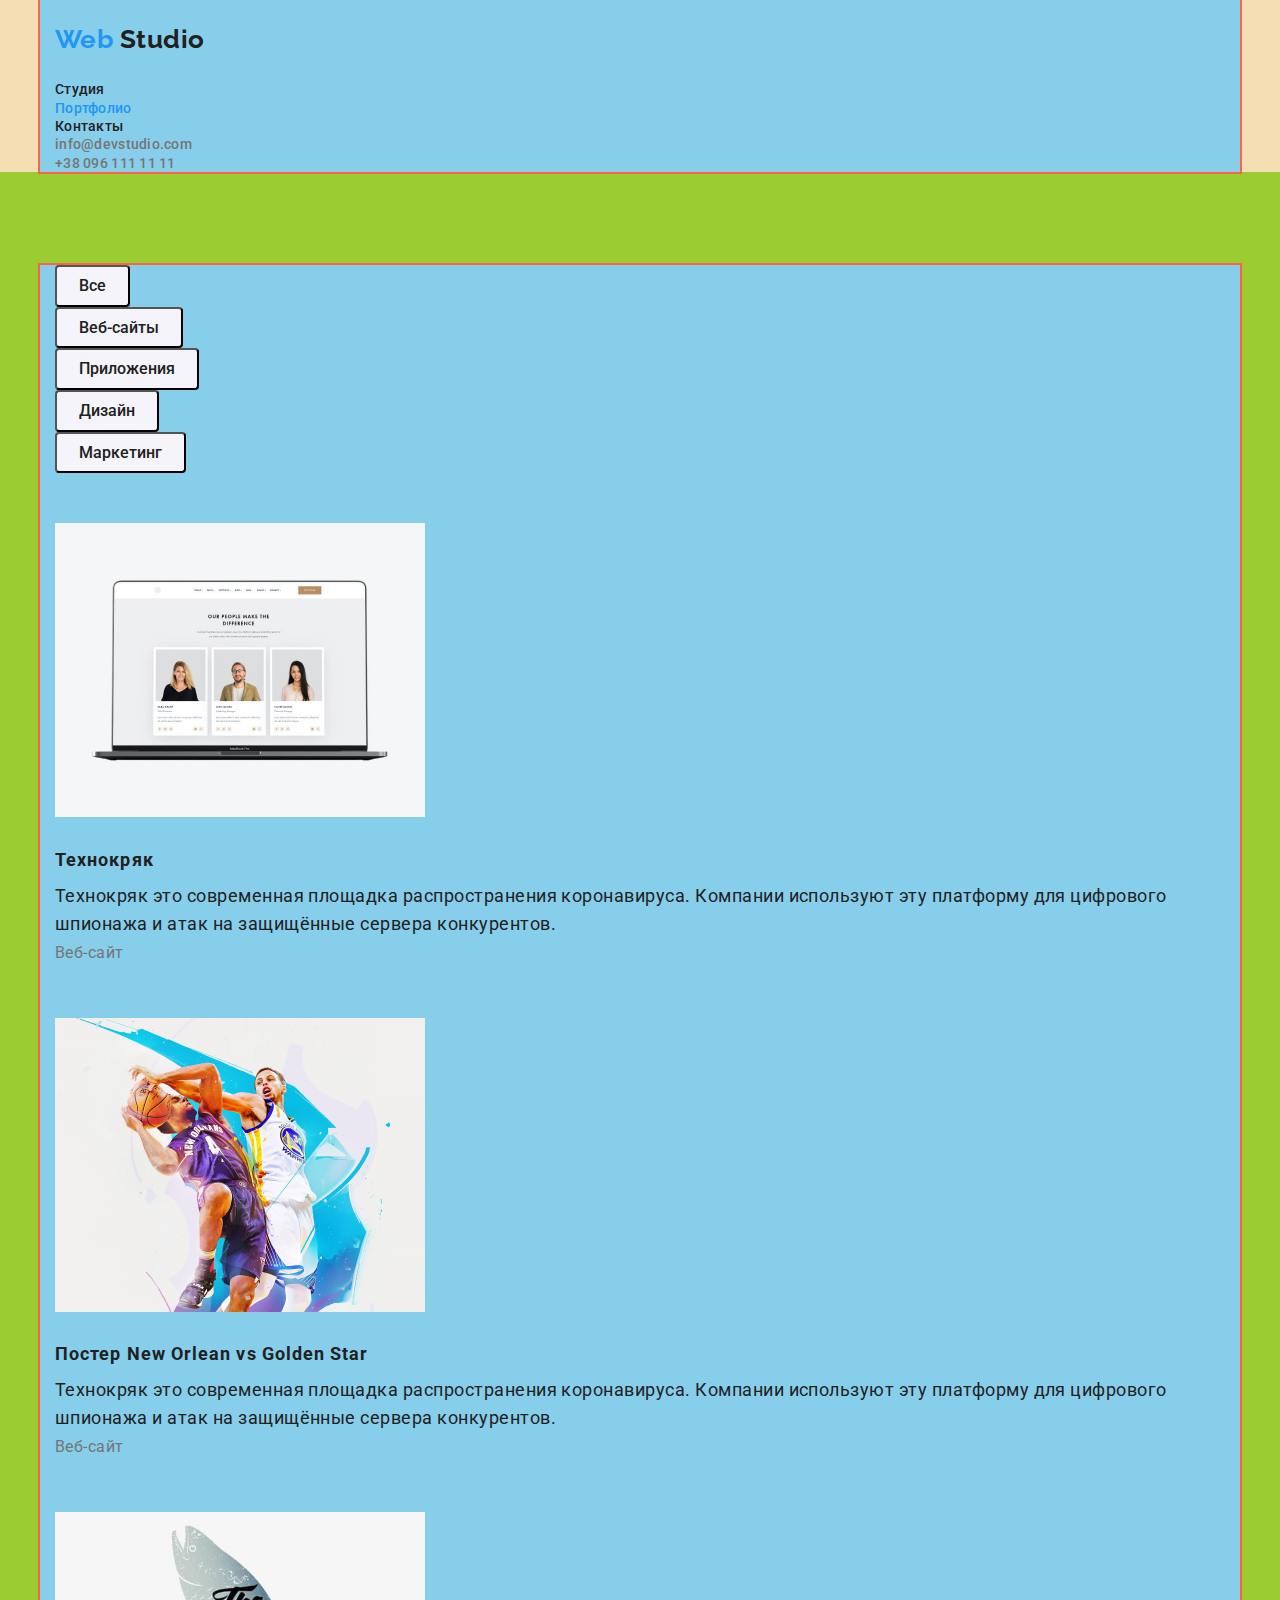
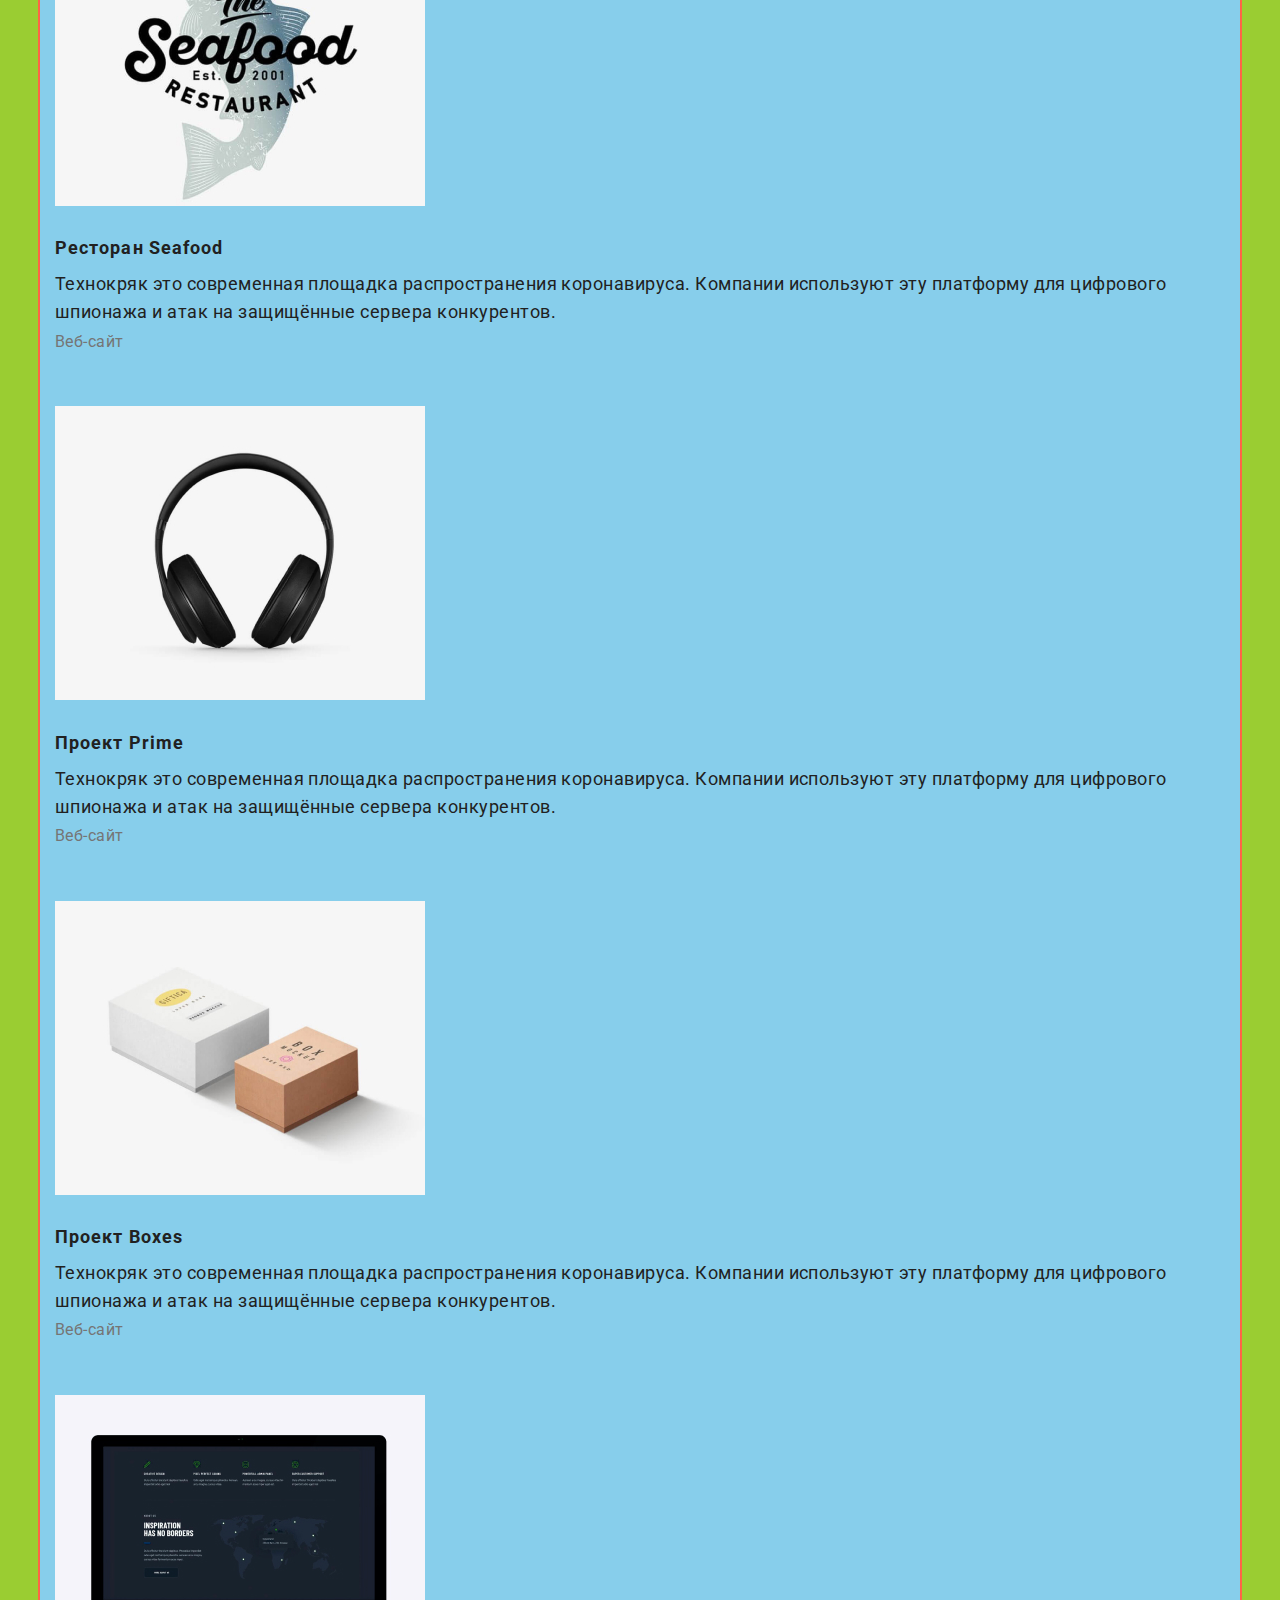
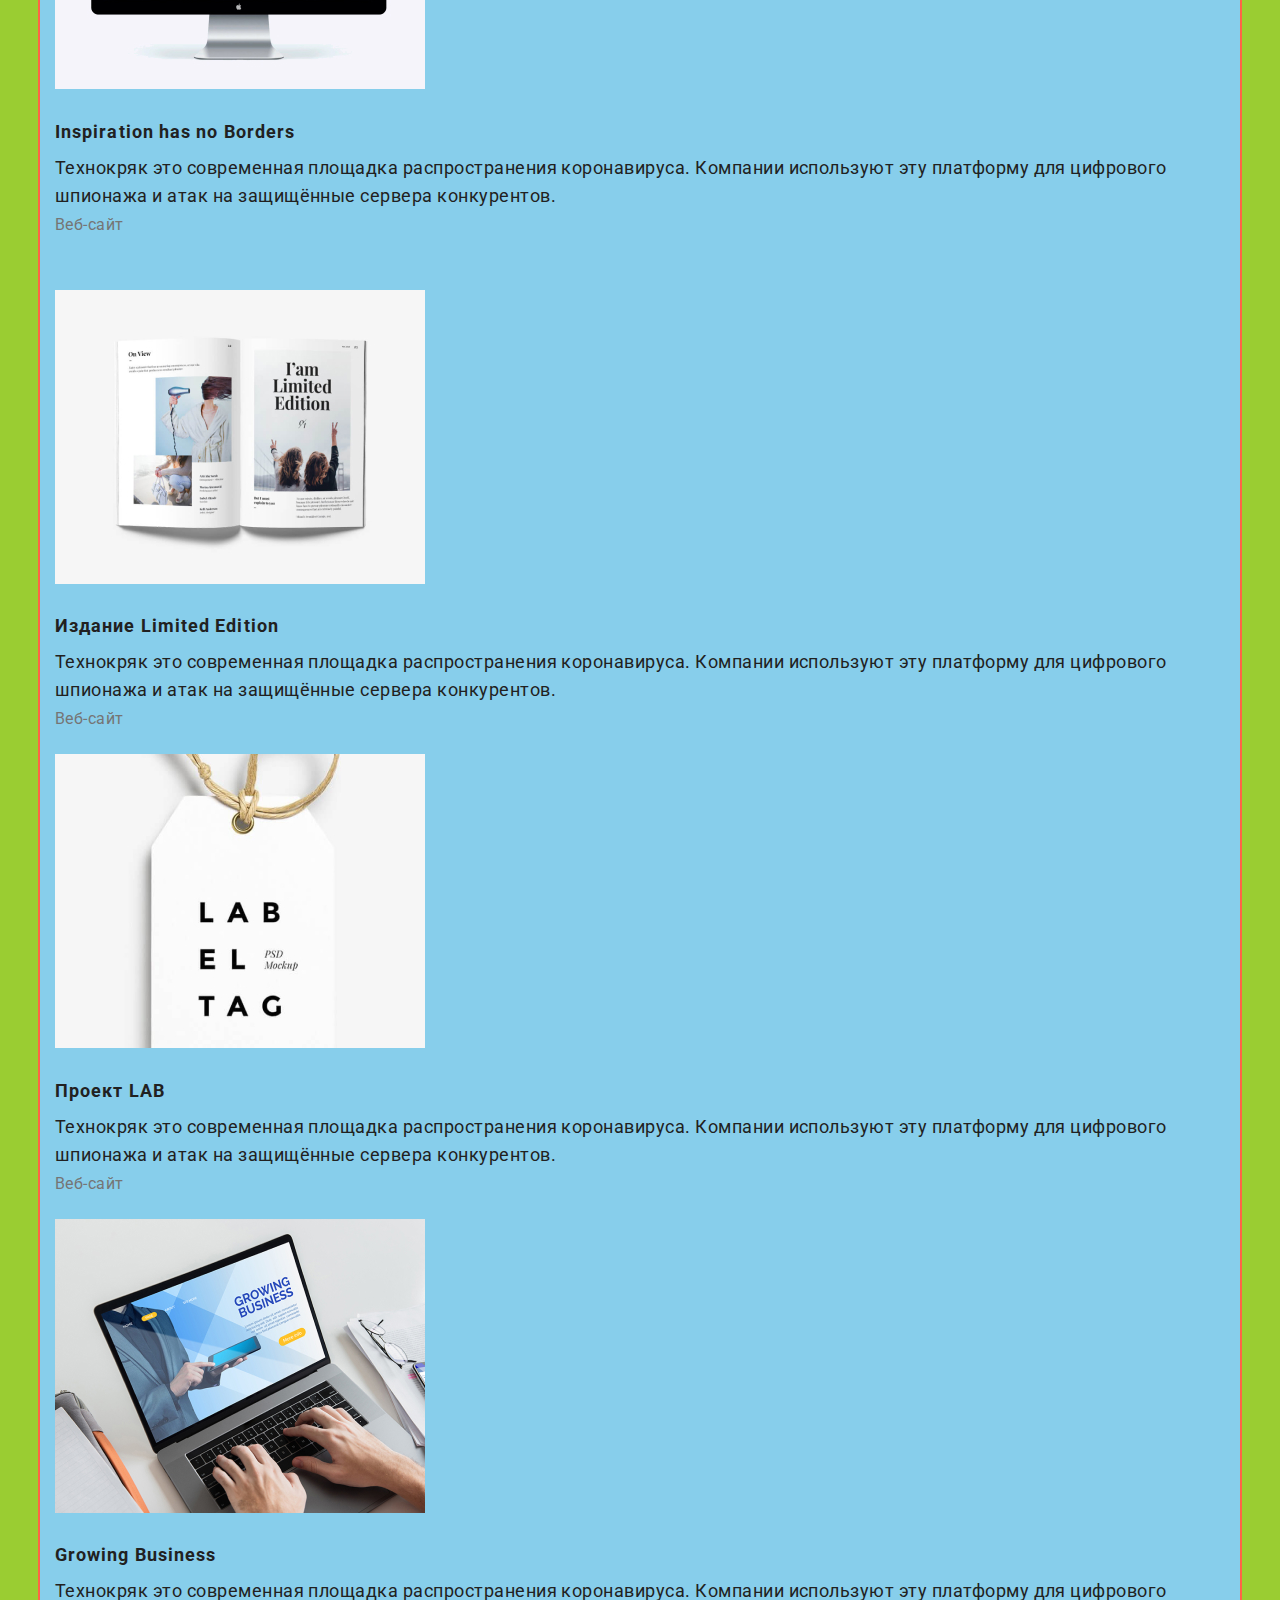
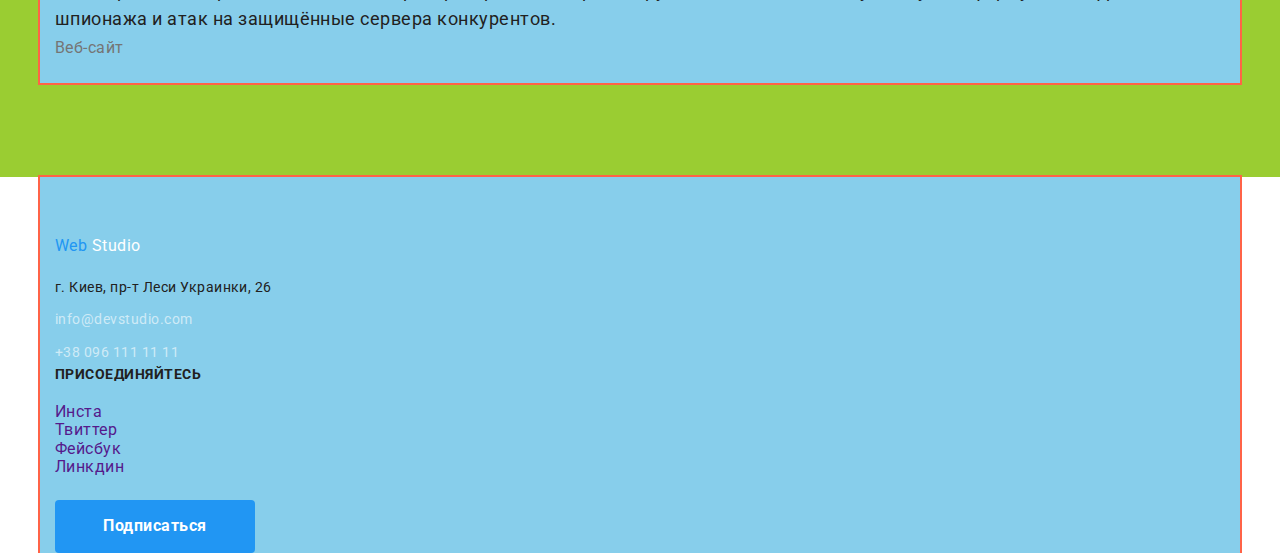
==== commit 588a5280: "adding containers,paddings,margins" ====
--- a/portfolio.html
+++ b/portfolio.html
@@ -20,7 +20,7 @@
     <header class="header">
       <div class="container">
         <nav>
-          <a href="./index.html" class="logo header">
+          <a href="./index.html" class="logo head">
             <span class="logo-blue">Web</span>
             <span class="logo-black">Studio</span>
           </a>
@@ -69,145 +69,163 @@
 
           <h2 class="visually-hidden">Виды продуктов</h2>
           <ul class="product list">
-            <li>
+            <li class="list-item">
               <a href="" class="">
                 <img
                   src="./img-portfolio/technokryak.jpg"
                   alt="laptop screen"
                 />
-                <h3 class="work-titel">Технокряк</h3>
-                <p>
-                  <span
-                    >Технокряк это современная площадка распространения
-                    коронавируса. Компании используют эту платформу для
-                    цифрового шпионажа и атак на защищённые сервера
-                    конкурентов.</span
-                  >
-                </p>
-                <p class="work-text">Веб-сайт</p>
-              </a>
-            </li>
-            <li>
+                <div class="product-container">
+                  <h3 class="work-titel">Технокряк</h3>
+                  <p>
+                    <span
+                      >Технокряк это современная площадка распространения
+                      коронавируса. Компании используют эту платформу для
+                      цифрового шпионажа и атак на защищённые сервера
+                      конкурентов.</span
+                    >
+                  </p>
+                  <p class="work-text">Веб-сайт</p>
+                </div>
+              </a>
+            </li>
+            <li class="list-item">
               <a href="" class="">
                 <img
                   src="./img-portfolio/basketboll.jpg"
                   alt="basketboll players"
                 />
-                <h3 class="work-titel">Постер New Orlean vs Golden Star</h3>
-                <p>
-                  <span
-                    >Технокряк это современная площадка распространения
-                    коронавируса. Компании используют эту платформу для
-                    цифрового шпионажа и атак на защищённые сервера
-                    конкурентов.</span
-                  >
-                </p>
-                <p class="work-text">Веб-сайт</p>
-              </a>
-            </li>
-            <li>
+                <div class="product-container">
+                  <h3 class="work-titel">Постер New Orlean vs Golden Star</h3>
+                  <p>
+                    <span
+                      >Технокряк это современная площадка распространения
+                      коронавируса. Компании используют эту платформу для
+                      цифрового шпионажа и атак на защищённые сервера
+                      конкурентов.</span
+                    >
+                  </p>
+                  <p class="work-text">Веб-сайт</p>
+                </div>
+              </a>
+            </li>
+            <li class="list-item">
               <a href="" class="">
                 <img src="./img-portfolio/seafood.jpg" alt="fish" />
-                <h3 class="work-titel">Ресторан Seafood</h3>
-                <p>
-                  <span
-                    >Технокряк это современная площадка распространения
-                    коронавируса. Компании используют эту платформу для
-                    цифрового шпионажа и атак на защищённые сервера
-                    конкурентов.</span
-                  >
-                </p>
-                <p class="work-text">Веб-сайт</p>
-              </a>
-            </li>
-            <li>
+                <div class="product-container">
+                  <h3 class="work-titel">Ресторан Seafood</h3>
+                  <p>
+                    <span
+                      >Технокряк это современная площадка распространения
+                      коронавируса. Компании используют эту платформу для
+                      цифрового шпионажа и атак на защищённые сервера
+                      конкурентов.</span
+                    >
+                  </p>
+                  <p class="work-text">Веб-сайт</p>
+                </div>
+              </a>
+            </li>
+            <li class="list-item">
               <a href="" class="">
                 <img src="./img-portfolio/headset.jpg" alt="headset" />
-                <h3 class="work-titel">Проект Prime</h3>
-                <p>
-                  <span
-                    >Технокряк это современная площадка распространения
-                    коронавируса. Компании используют эту платформу для
-                    цифрового шпионажа и атак на защищённые сервера
-                    конкурентов.</span
-                  >
-                </p>
-                <p class="work-text">Веб-сайт</p>
-              </a>
-            </li>
-            <li>
+                <div class="product-container">
+                  <h3 class="work-titel">Проект Prime</h3>
+                  <p>
+                    <span
+                      >Технокряк это современная площадка распространения
+                      коронавируса. Компании используют эту платформу для
+                      цифрового шпионажа и атак на защищённые сервера
+                      конкурентов.</span
+                    >
+                  </p>
+                  <p class="work-text">Веб-сайт</p>
+                </div>
+              </a>
+            </li>
+            <li class="list-item">
               <a href="" class="">
                 <img src="./img-portfolio/boxes.jpg" alt="boxes" />
-                <h3 class="work-titel">Проект Boxes</h3>
-                <p>
-                  <span
-                    >Технокряк это современная площадка распространения
-                    коронавируса. Компании используют эту платформу для
-                    цифрового шпионажа и атак на защищённые сервера
-                    конкурентов.</span
-                  >
-                </p>
-                <p class="work-text">Веб-сайт</p>
-              </a>
-            </li>
-            <li>
+                <div class="product-container">
+                  <h3 class="work-titel">Проект Boxes</h3>
+                  <p>
+                    <span
+                      >Технокряк это современная площадка распространения
+                      коронавируса. Компании используют эту платформу для
+                      цифрового шпионажа и атак на защищённые сервера
+                      конкурентов.</span
+                    >
+                  </p>
+                  <p class="work-text">Веб-сайт</p>
+                </div>
+              </a>
+            </li>
+            <li class="list-item">
               <a href="" class="">
                 <img src="./img-portfolio/imac.jpg" alt="imac screen" />
-                <h3 class="work-titel">Inspiration has no Borders</h3>
-                <p>
-                  <span
-                    >Технокряк это современная площадка распространения
-                    коронавируса. Компании используют эту платформу для
-                    цифрового шпионажа и атак на защищённые сервера
-                    конкурентов.</span
-                  >
-                </p>
-                <p class="work-text">Веб-сайт</p>
-              </a>
-            </li>
-            <li>
+                <div class="product-container">
+                  <h3 class="work-titel">Inspiration has no Borders</h3>
+                  <p>
+                    <span
+                      >Технокряк это современная площадка распространения
+                      коронавируса. Компании используют эту платформу для
+                      цифрового шпионажа и атак на защищённые сервера
+                      конкурентов.</span
+                    >
+                  </p>
+                  <p class="work-text">Веб-сайт</p>
+                </div>
+              </a>
+            </li>
+            <li class="list-item">
               <a href="" class="">
                 <img src="./img-portfolio/magazine.jpg" alt="magazine" />
-                <h3 class="work-titel">Издание Limited Edition</h3>
-                <p>
-                  <span
-                    >Технокряк это современная площадка распространения
-                    коронавируса. Компании используют эту платформу для
-                    цифрового шпионажа и атак на защищённые сервера
-                    конкурентов.</span
-                  >
-                </p>
-                <p class="work-text">Веб-сайт</p>
-              </a>
-            </li>
-            <li>
+                <div class="product-container">
+                  <h3 class="work-titel">Издание Limited Edition</h3>
+                  <p>
+                    <span
+                      >Технокряк это современная площадка распространения
+                      коронавируса. Компании используют эту платформу для
+                      цифрового шпионажа и атак на защищённые сервера
+                      конкурентов.</span
+                    >
+                  </p>
+                  <p class="work-text">Веб-сайт</p>
+                </div>
+              </a>
+            </li>
+            <li class="list-item">
               <a href="" class="">
                 <img src="./img-portfolio/label.jpg" alt="label" />
-                <h3 class="work-titel">Проект LAB</h3>
-                <p>
-                  <span
-                    >Технокряк это современная площадка распространения
-                    коронавируса. Компании используют эту платформу для
-                    цифрового шпионажа и атак на защищённые сервера
-                    конкурентов.</span
-                  >
-                </p>
-                <p class="work-text">Веб-сайт</p>
-              </a>
-            </li>
-            <li>
+                <div class="product-container">
+                  <h3 class="work-titel">Проект LAB</h3>
+                  <p>
+                    <span
+                      >Технокряк это современная площадка распространения
+                      коронавируса. Компании используют эту платформу для
+                      цифрового шпионажа и атак на защищённые сервера
+                      конкурентов.</span
+                    >
+                  </p>
+                  <p class="work-text">Веб-сайт</p>
+                </div>
+              </a>
+            </li>
+            <li class="list-item">
               <a href="" class="">
                 <img src="./img-portfolio/macpro.jpg" alt="mac laptop" />
-                <h3 class="work-titel">Growing Business</h3>
-                <p>
-                  <span
-                    >Технокряк это современная площадка распространения
-                    коронавируса. Компании используют эту платформу для
-                    цифрового шпионажа и атак на защищённые сервера
-                    конкурентов.</span
-                  >
-                </p>
-                <p class="work-text">Веб-сайт</p>
+                <div class="product-container">
+                  <h3 class="work-titel">Growing Business</h3>
+                  <p>
+                    <span
+                      >Технокряк это современная площадка распространения
+                      коронавируса. Компании используют эту платформу для
+                      цифрового шпионажа и атак на защищённые сервера
+                      конкурентов.</span
+                    >
+                  </p>
+                  <p class="work-text">Веб-сайт</p>
+                </div>
               </a>
             </li>
           </ul>
--- a/css/styles.css
+++ b/css/styles.css
@@ -3,6 +3,18 @@
 /* акцент  #2196F3 */
 /* вторичный цвет фона #F5F4FA */
 /* цвет фона подвала #2F303A */
+
+html {
+  box-sizing: border-box;
+}
+
+*,
+*::before,
+*::after {
+  box-sizing: inherit;
+}
+
+/* Остальной код */
 :root {
   --main-text-color: #212121;
   --secondary-text-color: #757575;
@@ -37,20 +49,23 @@
   padding-left: 15px;
   padding-right: 15px;
   outline: 2px solid tomato;
+  background-color: skyblue;
 }
 
 .header {
   background-color: wheat;
 }
+
 /* Logo */
-.logo.header {
+
+.logo.head {
   font-family: Raleway, sans-serif;
   font-weight: bold;
   font-size: 26px;
   line-height: 1.2;
   display: inline-block;
-  margin-top: 24px;
-  margin-bottom: 25px;
+  padding-top: 24px;
+  padding-bottom: 25px;
 }
 
 .logo-blue {
@@ -95,7 +110,6 @@
 .hero {
   outline: 2px solid tomato;
   text-align: center;
-  margin-bottom: 94px;
 }
 .hero-title {
   font-weight: 900;
@@ -109,7 +123,13 @@
 }
 /* Section */
 .section {
-  margin-bottom: 94px;
+  padding-top: 94px;
+  padding-bottom: 94px;
+  background-color: wheat;
+}
+.section.fishki {
+  padding-bottom: 0px;
+  background-color: wheat;
 }
 
 .section-title {
@@ -162,12 +182,9 @@
 .section.bg {
   background-color: #f5f4fa;
 }
-.section.with-padding {
-  padding-top: 94px;
-  padding-bottom: 94px;
-}
-.our-team img {
-  margin-bottom: 30px;
+
+.team-container {
+  padding-top: 30px;
 }
 
 .our-team h3 {
@@ -192,6 +209,9 @@
   color: var(--acent-color);
 }
 
+.social-link.list {
+  padding-bottom: 24px;
+}
 /* Постоянные клиенты */
 
 /* Button */
@@ -221,10 +241,10 @@
 
 .logo.footer {
   display: inline-block;
-  margin-top: 60px;
+  padding-top: 60px;
   margin-bottom: 20px;
 }
-.foot-style {
+.foot.style {
   background-color: #2f303a;
   color: white;
 }
@@ -264,6 +284,7 @@
 .portfolio-section {
   padding-top: 93px;
   padding-bottom: 94px;
+  background-color: yellowgreen;
 }
 
 /* menu */
@@ -289,11 +310,16 @@
   background-color: var(--acent-color);
 }
 /* Портфолио продуктов */
-.product img {
-  margin-bottom: 20px;
-}
+
+.product-container {
+  padding-top: 20px;
+  padding-bottom: 20px;
+}
+
 .product a {
   display: inline-block;
+}
+.list-item:nth-child(-n + 6) {
   margin-bottom: 30px;
 }
 
@@ -314,8 +340,6 @@
   color: var(--secondary-text-color);
   font-size: 16px;
   line-height: 1.87;
-  margin-top: 0px;
-  margin-bottom: 20px;
 }
 
 p > span {
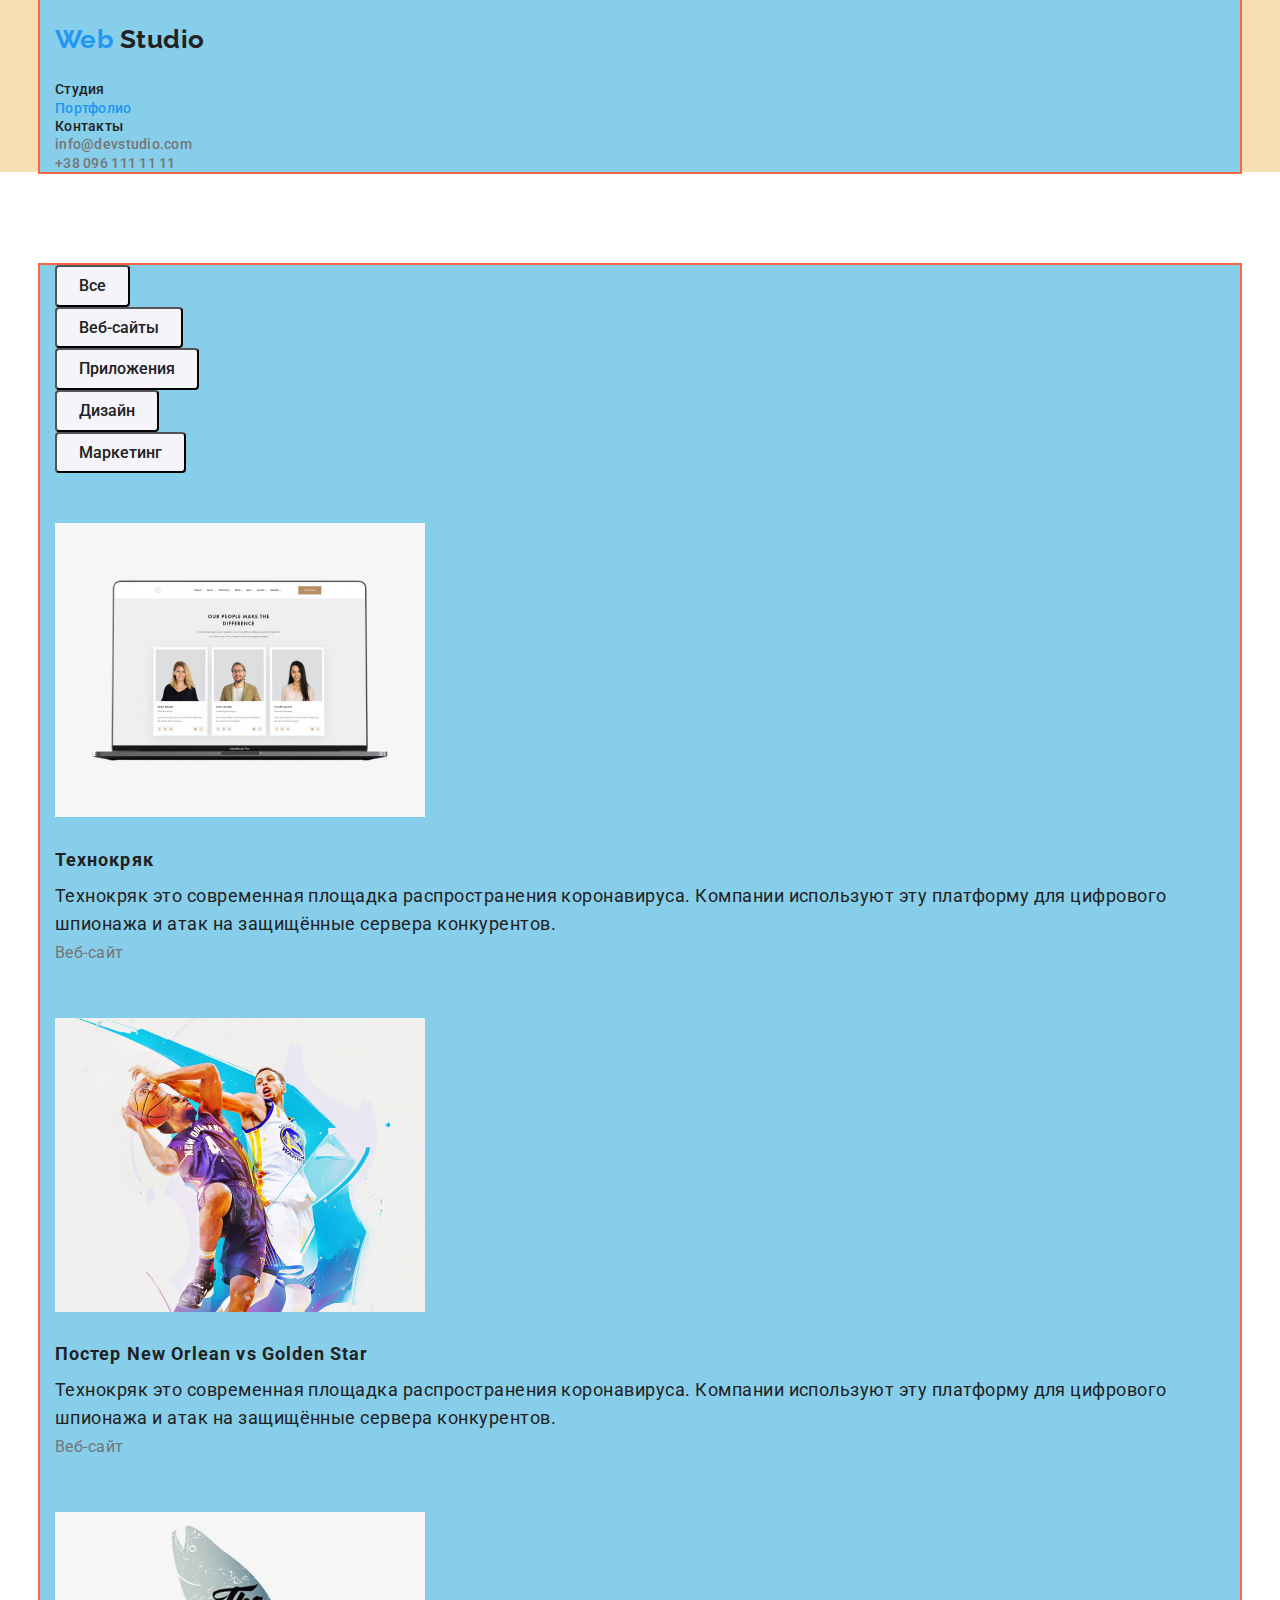
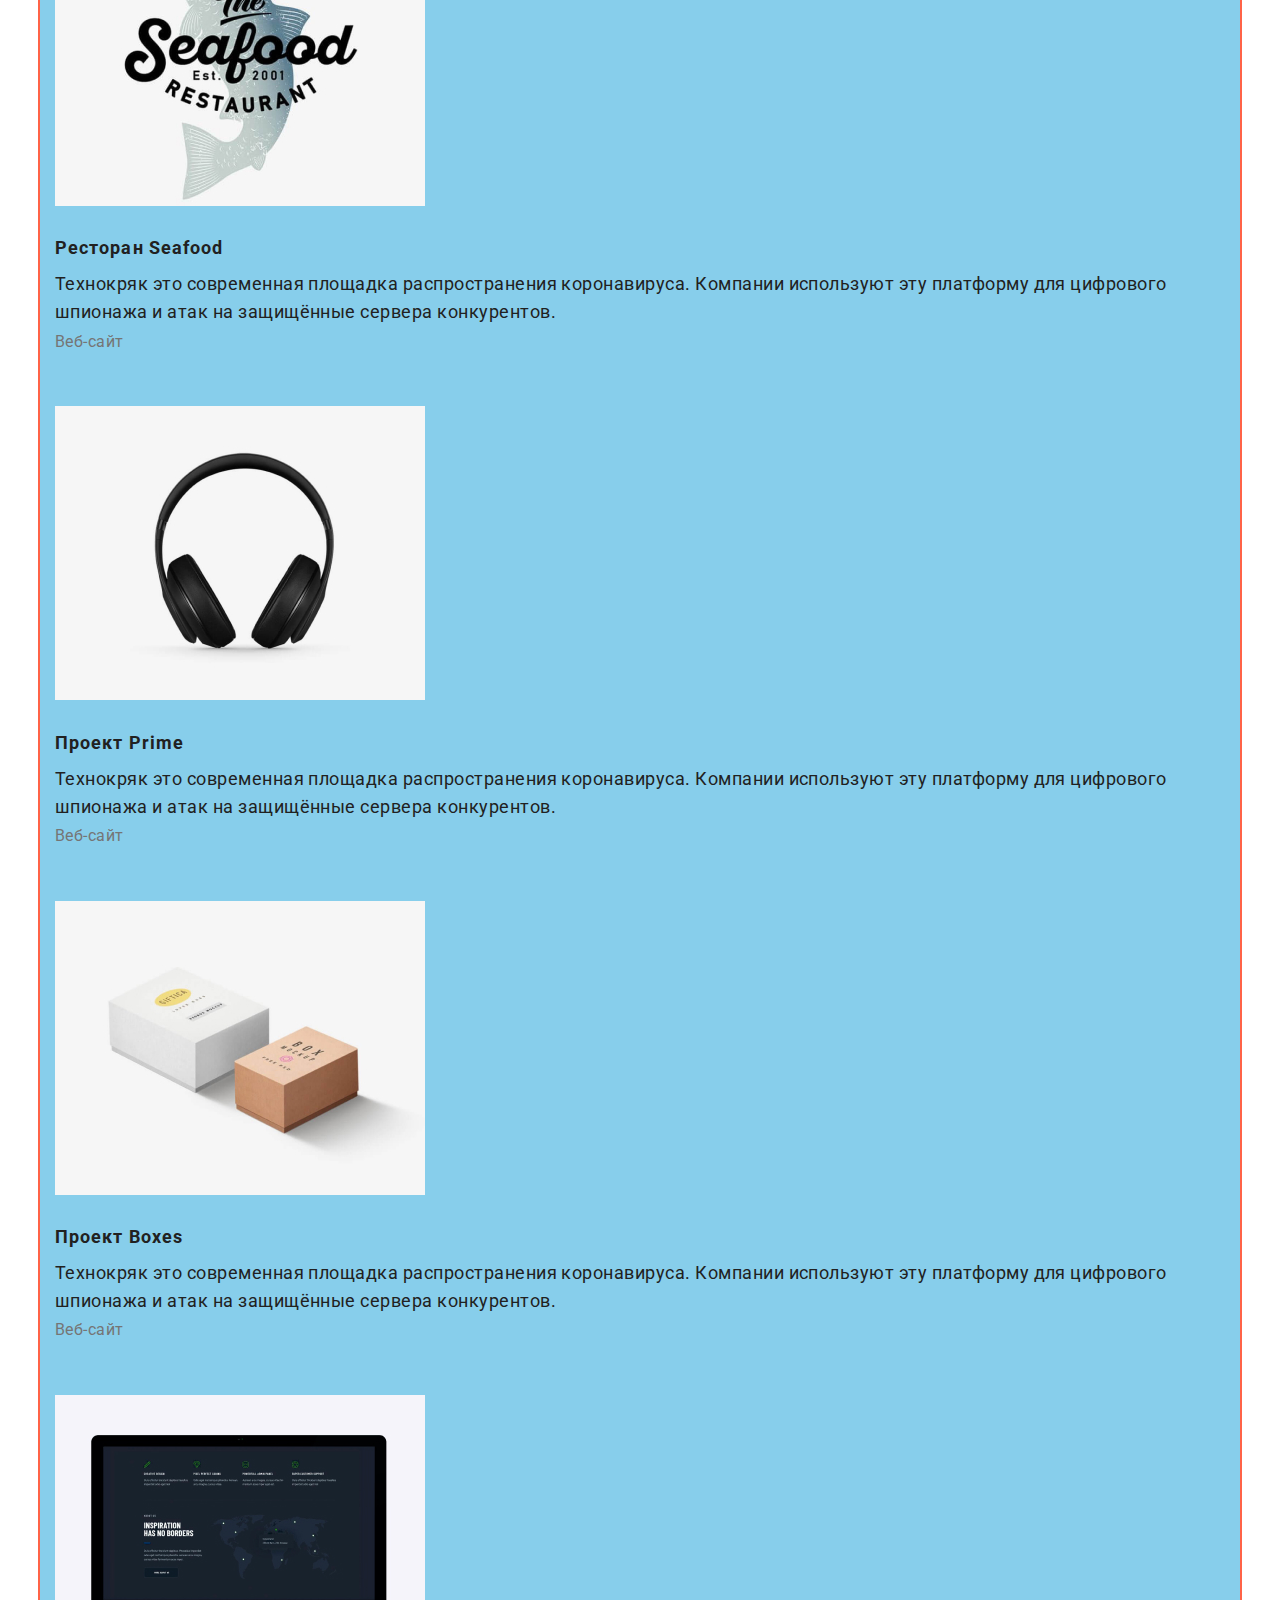
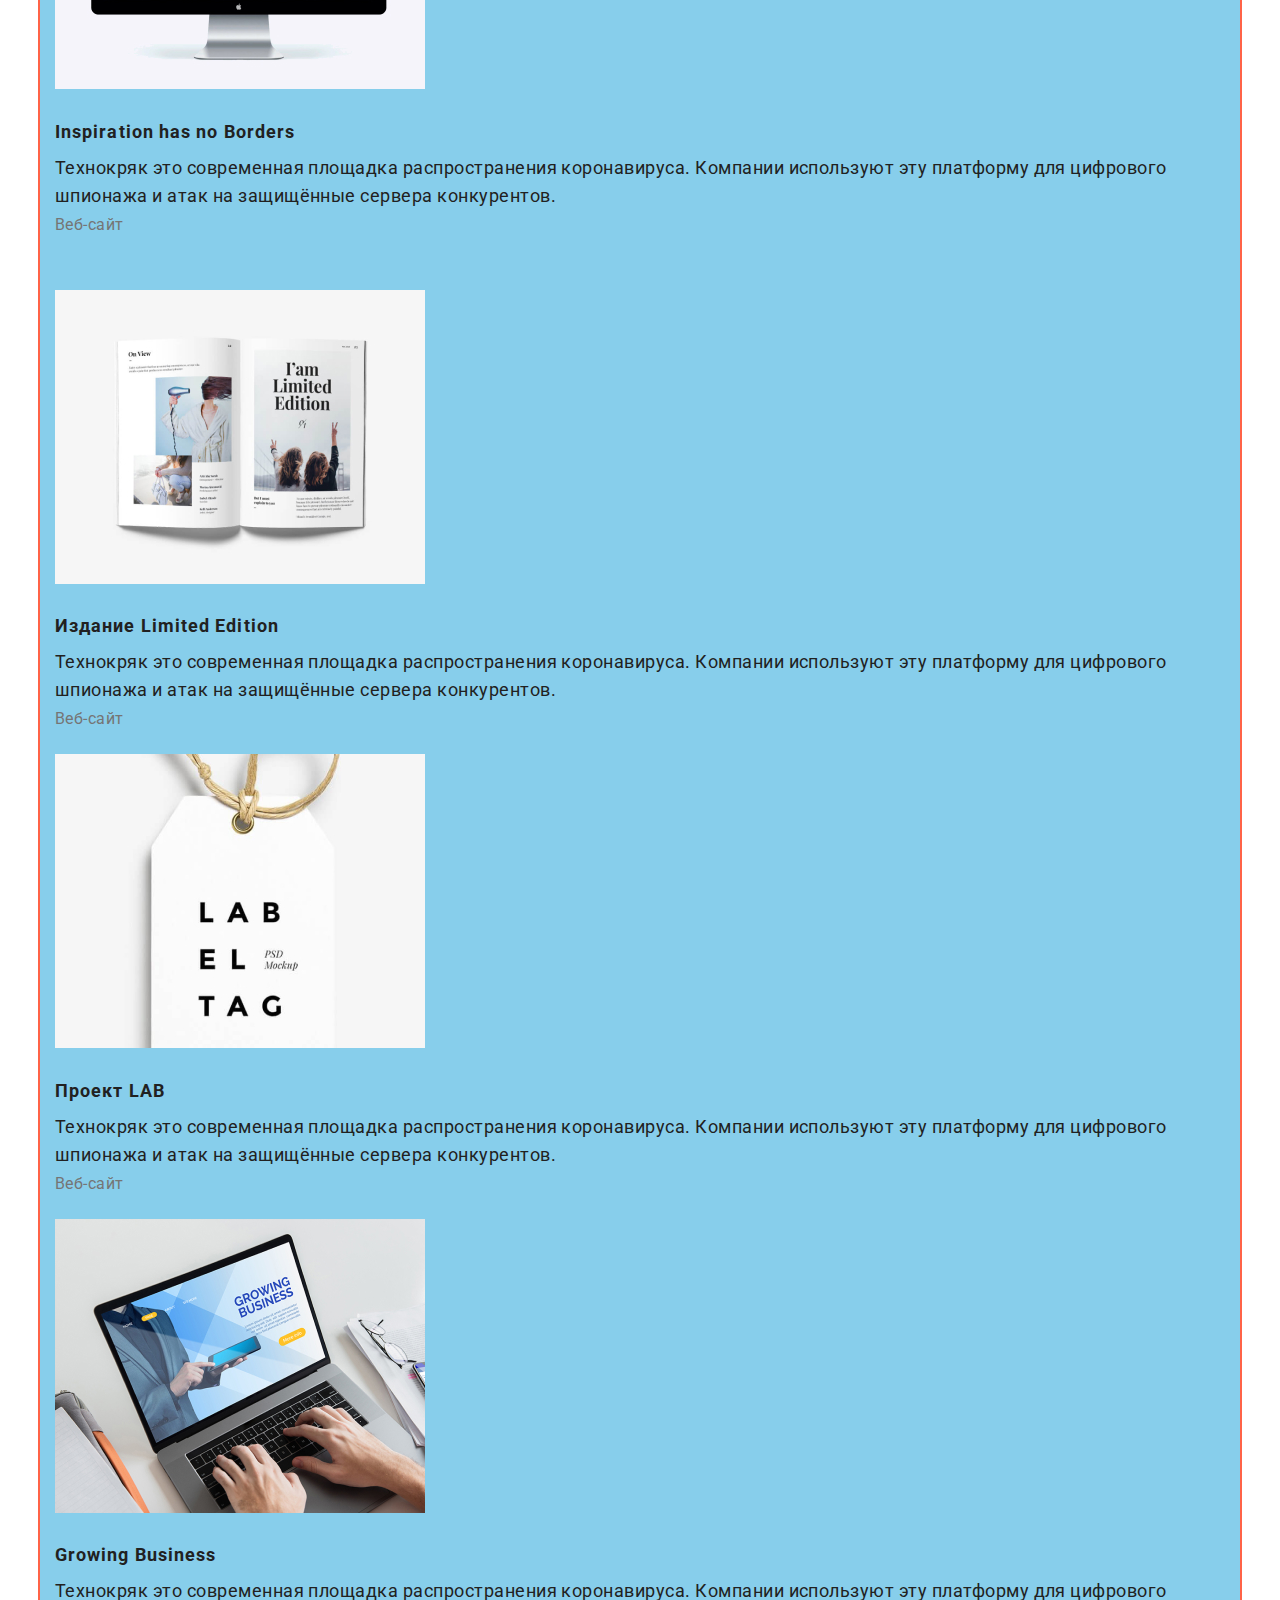
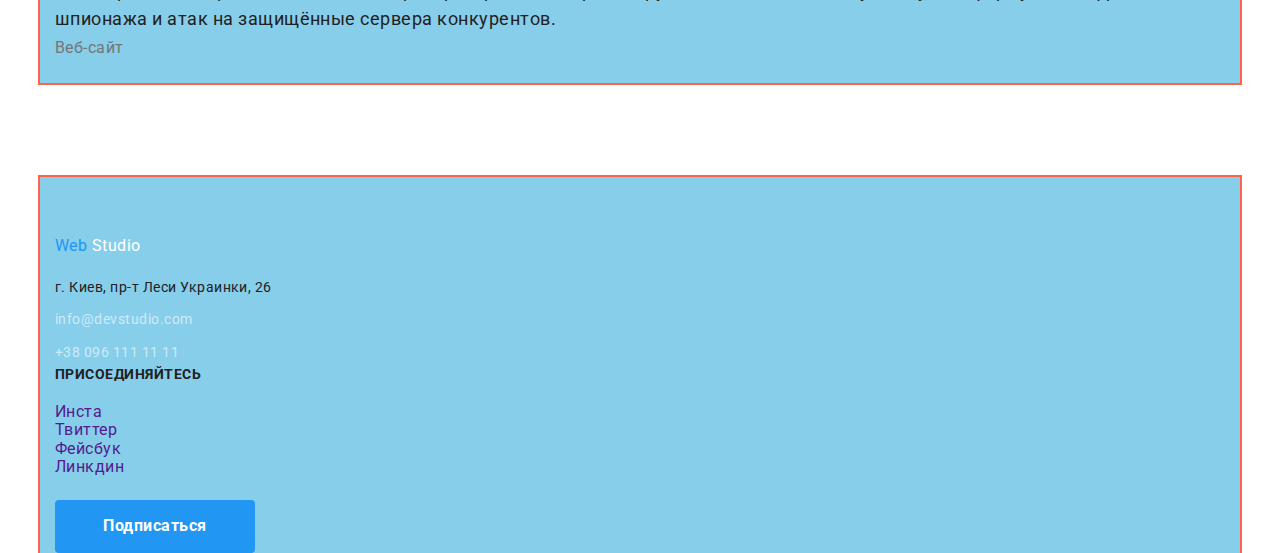
==== commit fc6b317e: "fixing mistaces" ====
--- a/portfolio.html
+++ b/portfolio.html
@@ -55,7 +55,7 @@
         <div class="container">
           <h1 class="visually-hidden">Портфолио Товаров</h1>
           <!-- menu -->
-          <div class="menu">
+          <div class="menu-container">
             <ul class="nav list">
               <li><button class="nav-titel">Все</button></li>
               <li><button class="nav-titel">Веб-сайты</button></li>
--- a/css/styles.css
+++ b/css/styles.css
@@ -284,14 +284,14 @@
 .portfolio-section {
   padding-top: 93px;
   padding-bottom: 94px;
-  background-color: yellowgreen;
-}
-
+}
 /* menu */
-.menu {
+
+.menu-container {
   padding-bottom: 16px;
   margin-bottom: 34px;
 }
+
 .nav-titel {
   color: var(--main-text-color);
   background-color: #f5f4fa;
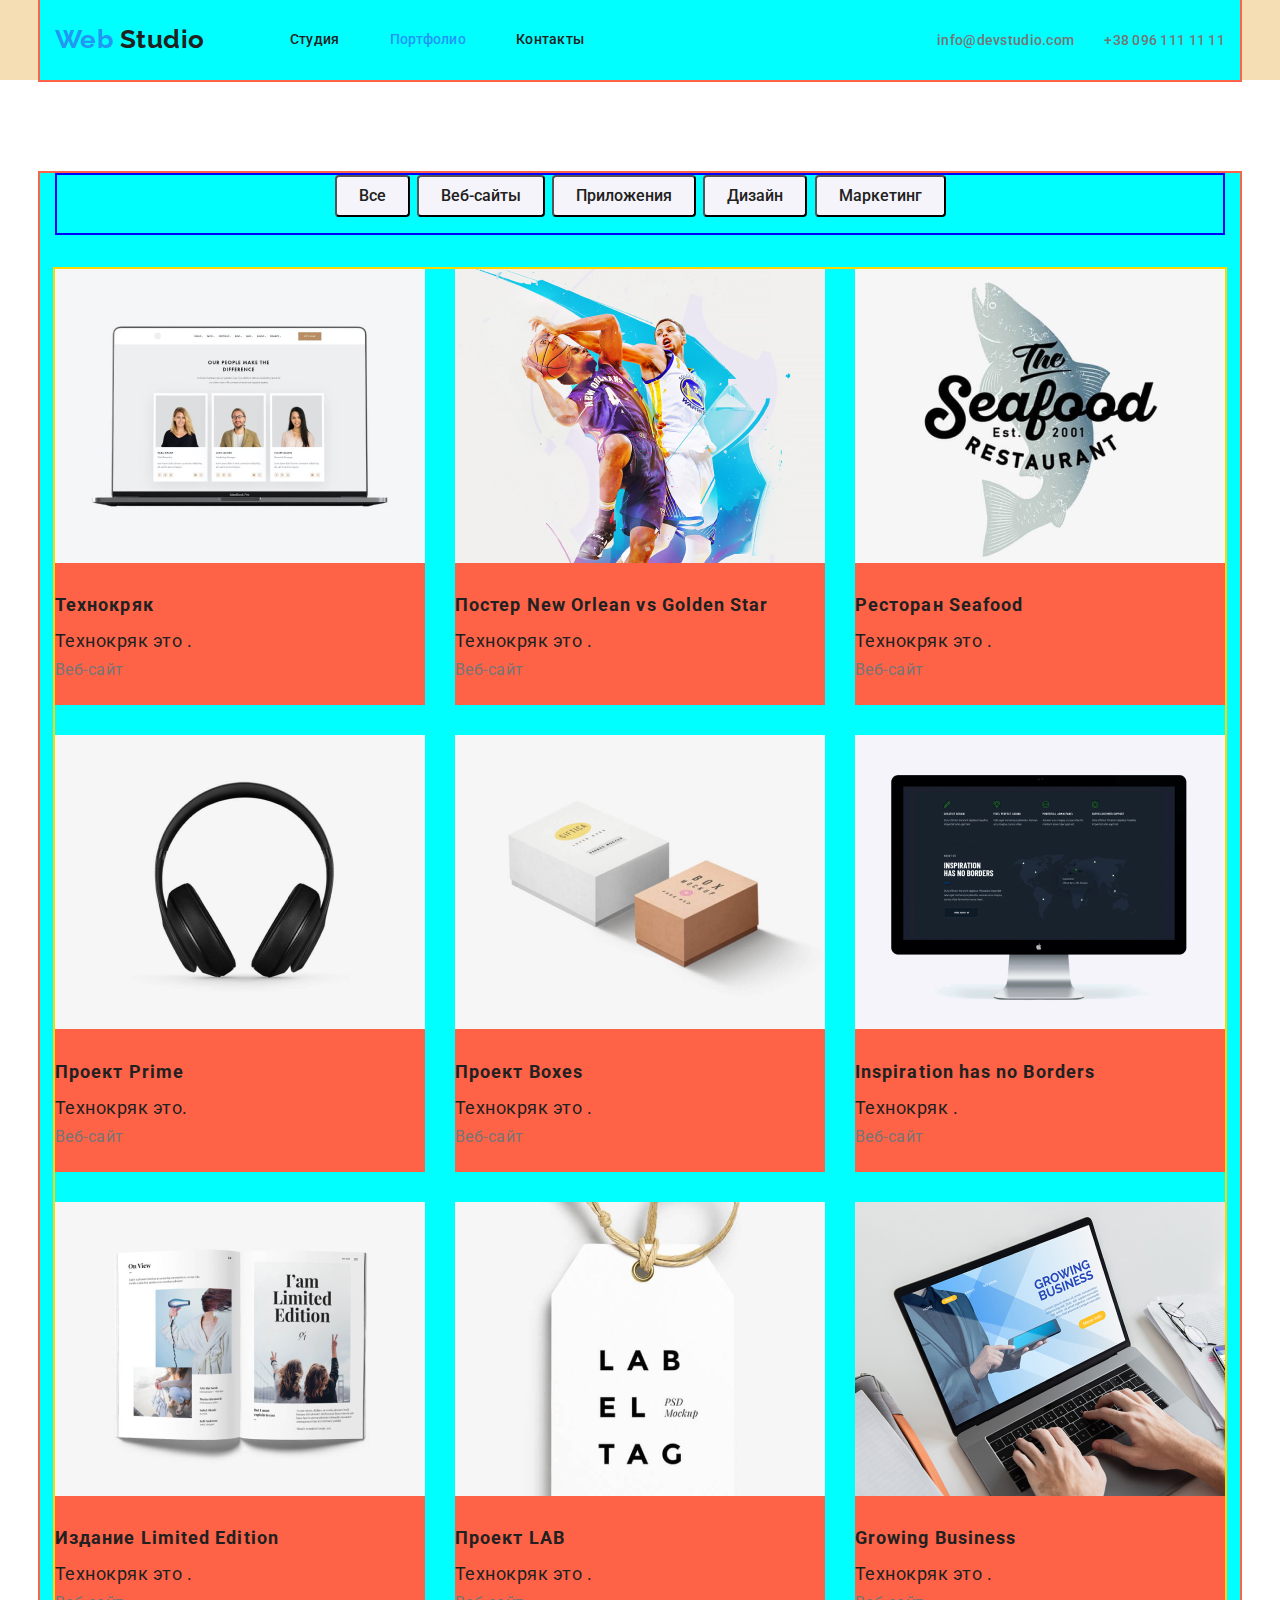
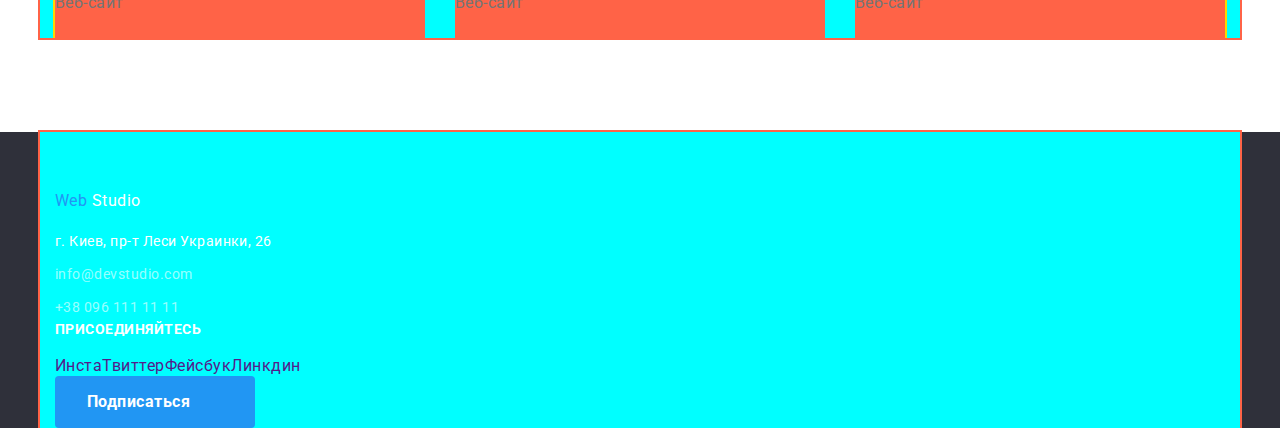
==== commit 733cbd59: "making positioning" ====
--- a/portfolio.html
+++ b/portfolio.html
@@ -19,33 +19,33 @@
     <!--Шапка сайт-->
     <header class="header">
       <div class="container">
-        <nav>
+        <nav class="flexbox-nav">
           <a href="./index.html" class="logo head">
             <span class="logo-blue">Web</span>
             <span class="logo-black">Studio</span>
           </a>
           <ul class="site-nav list">
-            <li>
+            <li class="item">
               <a href="./index.html" class="link">Студия</a>
             </li>
-            <li>
+            <li class="item">
               <a href="" class="link current">Портфолио</a>
             </li>
-            <li>
+            <li class="item">
               <a href="" class="link">Контакты</a>
             </li>
           </ul>
+          <ul class="contact-nav list">
+            <li class="item">
+              <a href="mailto:info@devstudio.com" class="link"
+                >info@devstudio.com</a
+              >
+            </li>
+            <li class="item">
+              <a href="tel:+380961111111" class="link">+38 096 111 11 11</a>
+            </li>
+          </ul>
         </nav>
-        <ul class="contact-nav list">
-          <li>
-            <a href="mailto:info@devstudio.com" class="link"
-              >info@devstudio.com</a
-            >
-          </li>
-          <li>
-            <a href="tel:+380961111111" class="link">+38 096 111 11 11</a>
-          </li>
-        </ul>
       </div>
     </header>
     <!-- main container -->
@@ -56,20 +56,30 @@
           <h1 class="visually-hidden">Портфолио Товаров</h1>
           <!-- menu -->
           <div class="menu-container">
-            <ul class="nav list">
-              <li><button class="nav-titel">Все</button></li>
-              <li><button class="nav-titel">Веб-сайты</button></li>
-              <li><button class="nav-titel">Приложения</button></li>
-              <li><button class="nav-titel">Дизайн</button></li>
-              <li><button class="nav-titel">Маркетинг</button></li>
+            <ul class="nav menu list">
+              <li class="nav-item list">
+                <button class="nav-titel">Все</button>
+              </li>
+              <li class="nav-item list">
+                <button class="nav-titel">Веб-сайты</button>
+              </li>
+              <li class="nav-item list">
+                <button class="nav-titel">Приложения</button>
+              </li>
+              <li class="nav-item list">
+                <button class="nav-titel">Дизайн</button>
+              </li>
+              <li class="nav-item list">
+                <button class="nav-titel">Маркетинг</button>
+              </li>
             </ul>
           </div>
 
           <!-- Виды продуктов-->
 
           <h2 class="visually-hidden">Виды продуктов</h2>
-          <ul class="product list">
-            <li class="list-item">
+          <ul class="flex product list">
+            <li class="flex list-item">
               <a href="" class="">
                 <img
                   src="./img-portfolio/technokryak.jpg"
@@ -78,18 +88,13 @@
                 <div class="product-container">
                   <h3 class="work-titel">Технокряк</h3>
                   <p>
-                    <span
-                      >Технокряк это современная площадка распространения
-                      коронавируса. Компании используют эту платформу для
-                      цифрового шпионажа и атак на защищённые сервера
-                      конкурентов.</span
-                    >
-                  </p>
-                  <p class="work-text">Веб-сайт</p>
-                </div>
-              </a>
-            </li>
-            <li class="list-item">
+                    <span>Технокряк это .</span>
+                  </p>
+                  <p class="work-text">Веб-сайт</p>
+                </div>
+              </a>
+            </li>
+            <li class="flex list-item">
               <a href="" class="">
                 <img
                   src="./img-portfolio/basketboll.jpg"
@@ -98,131 +103,91 @@
                 <div class="product-container">
                   <h3 class="work-titel">Постер New Orlean vs Golden Star</h3>
                   <p>
-                    <span
-                      >Технокряк это современная площадка распространения
-                      коронавируса. Компании используют эту платформу для
-                      цифрового шпионажа и атак на защищённые сервера
-                      конкурентов.</span
-                    >
-                  </p>
-                  <p class="work-text">Веб-сайт</p>
-                </div>
-              </a>
-            </li>
-            <li class="list-item">
+                    <span>Технокряк это .</span>
+                  </p>
+                  <p class="work-text">Веб-сайт</p>
+                </div>
+              </a>
+            </li>
+            <li class="flex list-item">
               <a href="" class="">
                 <img src="./img-portfolio/seafood.jpg" alt="fish" />
                 <div class="product-container">
                   <h3 class="work-titel">Ресторан Seafood</h3>
                   <p>
-                    <span
-                      >Технокряк это современная площадка распространения
-                      коронавируса. Компании используют эту платформу для
-                      цифрового шпионажа и атак на защищённые сервера
-                      конкурентов.</span
-                    >
-                  </p>
-                  <p class="work-text">Веб-сайт</p>
-                </div>
-              </a>
-            </li>
-            <li class="list-item">
+                    <span>Технокряк это .</span>
+                  </p>
+                  <p class="work-text">Веб-сайт</p>
+                </div>
+              </a>
+            </li>
+            <li class="flex list-item">
               <a href="" class="">
                 <img src="./img-portfolio/headset.jpg" alt="headset" />
                 <div class="product-container">
                   <h3 class="work-titel">Проект Prime</h3>
                   <p>
-                    <span
-                      >Технокряк это современная площадка распространения
-                      коронавируса. Компании используют эту платформу для
-                      цифрового шпионажа и атак на защищённые сервера
-                      конкурентов.</span
-                    >
-                  </p>
-                  <p class="work-text">Веб-сайт</p>
-                </div>
-              </a>
-            </li>
-            <li class="list-item">
+                    <span>Технокряк это.</span>
+                  </p>
+                  <p class="work-text">Веб-сайт</p>
+                </div>
+              </a>
+            </li>
+            <li class="flex list-item">
               <a href="" class="">
                 <img src="./img-portfolio/boxes.jpg" alt="boxes" />
                 <div class="product-container">
                   <h3 class="work-titel">Проект Boxes</h3>
                   <p>
-                    <span
-                      >Технокряк это современная площадка распространения
-                      коронавируса. Компании используют эту платформу для
-                      цифрового шпионажа и атак на защищённые сервера
-                      конкурентов.</span
-                    >
-                  </p>
-                  <p class="work-text">Веб-сайт</p>
-                </div>
-              </a>
-            </li>
-            <li class="list-item">
+                    <span>Технокряк это .</span>
+                  </p>
+                  <p class="work-text">Веб-сайт</p>
+                </div>
+              </a>
+            </li>
+            <li class="flex list-item">
               <a href="" class="">
                 <img src="./img-portfolio/imac.jpg" alt="imac screen" />
                 <div class="product-container">
                   <h3 class="work-titel">Inspiration has no Borders</h3>
                   <p>
-                    <span
-                      >Технокряк это современная площадка распространения
-                      коронавируса. Компании используют эту платформу для
-                      цифрового шпионажа и атак на защищённые сервера
-                      конкурентов.</span
-                    >
-                  </p>
-                  <p class="work-text">Веб-сайт</p>
-                </div>
-              </a>
-            </li>
-            <li class="list-item">
+                    <span>Технокряк .</span>
+                  </p>
+                  <p class="work-text">Веб-сайт</p>
+                </div>
+              </a>
+            </li>
+            <li class="flex list-item">
               <a href="" class="">
                 <img src="./img-portfolio/magazine.jpg" alt="magazine" />
                 <div class="product-container">
                   <h3 class="work-titel">Издание Limited Edition</h3>
                   <p>
-                    <span
-                      >Технокряк это современная площадка распространения
-                      коронавируса. Компании используют эту платформу для
-                      цифрового шпионажа и атак на защищённые сервера
-                      конкурентов.</span
-                    >
-                  </p>
-                  <p class="work-text">Веб-сайт</p>
-                </div>
-              </a>
-            </li>
-            <li class="list-item">
+                    <span>Технокряк это .</span>
+                  </p>
+                  <p class="work-text">Веб-сайт</p>
+                </div>
+              </a>
+            </li>
+            <li class="flex list-item">
               <a href="" class="">
                 <img src="./img-portfolio/label.jpg" alt="label" />
                 <div class="product-container">
                   <h3 class="work-titel">Проект LAB</h3>
                   <p>
-                    <span
-                      >Технокряк это современная площадка распространения
-                      коронавируса. Компании используют эту платформу для
-                      цифрового шпионажа и атак на защищённые сервера
-                      конкурентов.</span
-                    >
-                  </p>
-                  <p class="work-text">Веб-сайт</p>
-                </div>
-              </a>
-            </li>
-            <li class="list-item">
+                    <span>Технокряк это .</span>
+                  </p>
+                  <p class="work-text">Веб-сайт</p>
+                </div>
+              </a>
+            </li>
+            <li class="flex list-item">
               <a href="" class="">
                 <img src="./img-portfolio/macpro.jpg" alt="mac laptop" />
                 <div class="product-container">
                   <h3 class="work-titel">Growing Business</h3>
                   <p>
-                    <span
-                      >Технокряк это современная площадка распространения
-                      коронавируса. Компании используют эту платформу для
-                      цифрового шпионажа и атак на защищённые сервера
-                      конкурентов.</span
-                    >
+                    <span>Технокряк это .</span>
                   </p>
                   <p class="work-text">Веб-сайт</p>
                 </div>
@@ -232,6 +197,7 @@
         </div>
       </section>
     </main>
+
     <!-- Футер -->
     <footer class="foot-style">
       <div class="container">
--- a/css/styles.css
+++ b/css/styles.css
@@ -14,21 +14,7 @@
   box-sizing: inherit;
 }
 
-/* Остальной код */
-:root {
-  --main-text-color: #212121;
-  --secondary-text-color: #757575;
-  --acent-color: #2196f3;
-  --main-bg-color: #ffffff;
-}
-
-.page {
-  background-color: var(--main-bg-color);
-  color: var(--main-text-color);
-  font-family: Roboto, sans-serif;
-  letter-spacing: 0.03em;
-}
-
+/* Utilita */
 .visually-hidden {
   position: absolute !important;
   clip: rect(1px 1px 1px 1px);
@@ -40,6 +26,26 @@
   width: 1px !important;
   overflow: hidden;
 }
+.list {
+  list-style: none;
+  margin: 0px;
+  padding: 0px;
+}
+
+/* Остальной код */
+:root {
+  --main-text-color: #212121;
+  --secondary-text-color: #757575;
+  --acent-color: #2196f3;
+  --main-bg-color: #ffffff;
+}
+
+.page {
+  background-color: var(--main-bg-color);
+  color: var(--main-text-color);
+  font-family: Roboto, sans-serif;
+  letter-spacing: 0.03em;
+}
 
 /* Header container */
 .container {
@@ -49,7 +55,7 @@
   padding-left: 15px;
   padding-right: 15px;
   outline: 2px solid tomato;
-  background-color: skyblue;
+  background-color: cyan;
 }
 
 .header {
@@ -66,6 +72,7 @@
   display: inline-block;
   padding-top: 24px;
   padding-bottom: 25px;
+  margin-right: 85px;
 }
 
 .logo-blue {
@@ -78,11 +85,12 @@
   color: var(--main-bg-color);
 }
 /* navigation */
-.list {
-  list-style: none;
-  margin: 0px;
-  padding: 0px;
-}
+.flexbox-nav {
+  display: flex;
+  align-items: center;
+  justify-content: flex-end;
+}
+
 .site-nav .link {
   color: var(--main-text-color);
   font-weight: 500;
@@ -92,6 +100,18 @@
 }
 .site-nav .link.current {
   color: var(--acent-color);
+}
+.site-nav.list {
+  display: flex;
+}
+.site-nav .item + .item {
+  margin-left: 50px;
+}
+.site-nav .link {
+  display: block;
+
+  padding-top: 32px;
+  padding-bottom: 32px;
 }
 
 .contact-nav .link {
@@ -101,6 +121,15 @@
   line-height: 1.14;
   letter-spacing: 0.02em;
 }
+
+.contact-nav.list {
+  display: flex;
+  margin-left: auto;
+}
+.contact-nav .item + .item {
+  margin-left: 30px;
+}
+
 .header .link:hover,
 .header .link:focus {
   color: var(--acent-color);
@@ -120,6 +149,20 @@
   text-transform: uppercase;
   margin-top: 0px;
   margin-bottom: 30px;
+}
+
+/* Button */
+.button {
+  display: inline-block;
+  border-radius: 4px;
+  padding: 11px 32px;
+  min-width: 200px;
+
+  background-color: var(--acent-color);
+  color: #ffffff;
+  font-weight: bold;
+  font-size: 16px;
+  line-height: 1.9;
 }
 /* Section */
 .section {
@@ -143,14 +186,31 @@
   margin-bottom: 50px;
 }
 /* Наши фишки */
+.list-benefits {
+  display: flex;
+  margin: -15px;
+}
+.item.flex {
+  width: calc((100% - 90px) / 4);
+
+  margin: 15px;
+}
+
 .benefits-link {
-  display: inline-block;
+  display: block;
   margin-bottom: 30px;
 }
 .benefits-img {
   margin: 25px 100px;
 }
-
+.benefits-title {
+  font-weight: 700;
+  font-size: 14px;
+  line-height: 1.14;
+  text-transform: uppercase;
+  margin-top: 0px;
+  margin-bottom: 10px;
+}
 .benefits-text {
   color: var(--secondary-text-color);
 
@@ -159,14 +219,7 @@
   line-height: 1.7;
   margin: 0px;
 }
-.benefits-title {
-  font-weight: 700;
-  font-size: 14px;
-  line-height: 1.14;
-  text-transform: uppercase;
-  margin-top: 0px;
-  margin-bottom: 10px;
-}
+
 /* Чем мы занимаемся */
 .job-title h3 {
   font-weight: 700;
@@ -178,6 +231,17 @@
 .job-title h3 {
   margin: 0px;
 }
+.job-title.flex {
+  display: flex;
+}
+.job-item.flex {
+  width: calc((100% - 60px) / 3);
+  margin-right: 30px;
+}
+.job-item.flex:last-child {
+  margin-right: 0px;
+}
+
 /* Наша команда */
 .section.bg {
   background-color: #f5f4fa;
@@ -185,6 +249,11 @@
 
 .team-container {
   padding-top: 30px;
+}
+
+.our-team.flex {
+  display: flex;
+  margin: -15px;
 }
 
 .our-team h3 {
@@ -210,26 +279,17 @@
 }
 
 .social-link.list {
-  padding-bottom: 24px;
+  display: flex;
 }
 /* Постоянные клиенты */
-
-/* Button */
-.button {
-  display: inline-block;
-  border-radius: 4px;
-  padding: 11px 32px;
-
-  min-width: 200px;
-  text-align: center;
-
-  background-color: var(--acent-color);
-  color: #ffffff;
-  font-weight: bold;
-  font-size: 16px;
-  line-height: 1.9;
-}
-
+.clients.flexbox {
+  display: flex;
+  margin: -15px;
+}
+.clients-item {
+  width: calc((100% - 150px) / 6);
+  margin: 15px;
+}
 /* a NONE */
 
 a {
@@ -244,7 +304,7 @@
   padding-top: 60px;
   margin-bottom: 20px;
 }
-.foot.style {
+.foot-style {
   background-color: #2f303a;
   color: white;
 }
@@ -290,6 +350,17 @@
 .menu-container {
   padding-bottom: 16px;
   margin-bottom: 34px;
+  border: 2px solid blue;
+}
+
+.nav.menu.list {
+  display: flex;
+  width: 611px;
+  justify-content: space-between;
+  margin-right: auto;
+  margin-left: auto;
+}
+.nav-item.list {
 }
 
 .nav-titel {
@@ -315,12 +386,28 @@
   padding-top: 20px;
   padding-bottom: 20px;
 }
+.product.list {
+  display: flex;
+  flex-wrap: wrap;
+  outline: 2px solid gold;
+}
 
 .product a {
   display: inline-block;
 }
-.list-item:nth-child(-n + 6) {
+.flex.list-item {
+  width: calc((100% - 60px) / 3);
+  background-color: tomato;
+  margin-right: 30px;
   margin-bottom: 30px;
+}
+
+.flex.list-item:nth-child(3n) {
+  margin-right: 0px;
+}
+
+.list-item:nth-last-child(-n + 3) {
+  margin-bottom: 0px;
 }
 
 .work-titel {
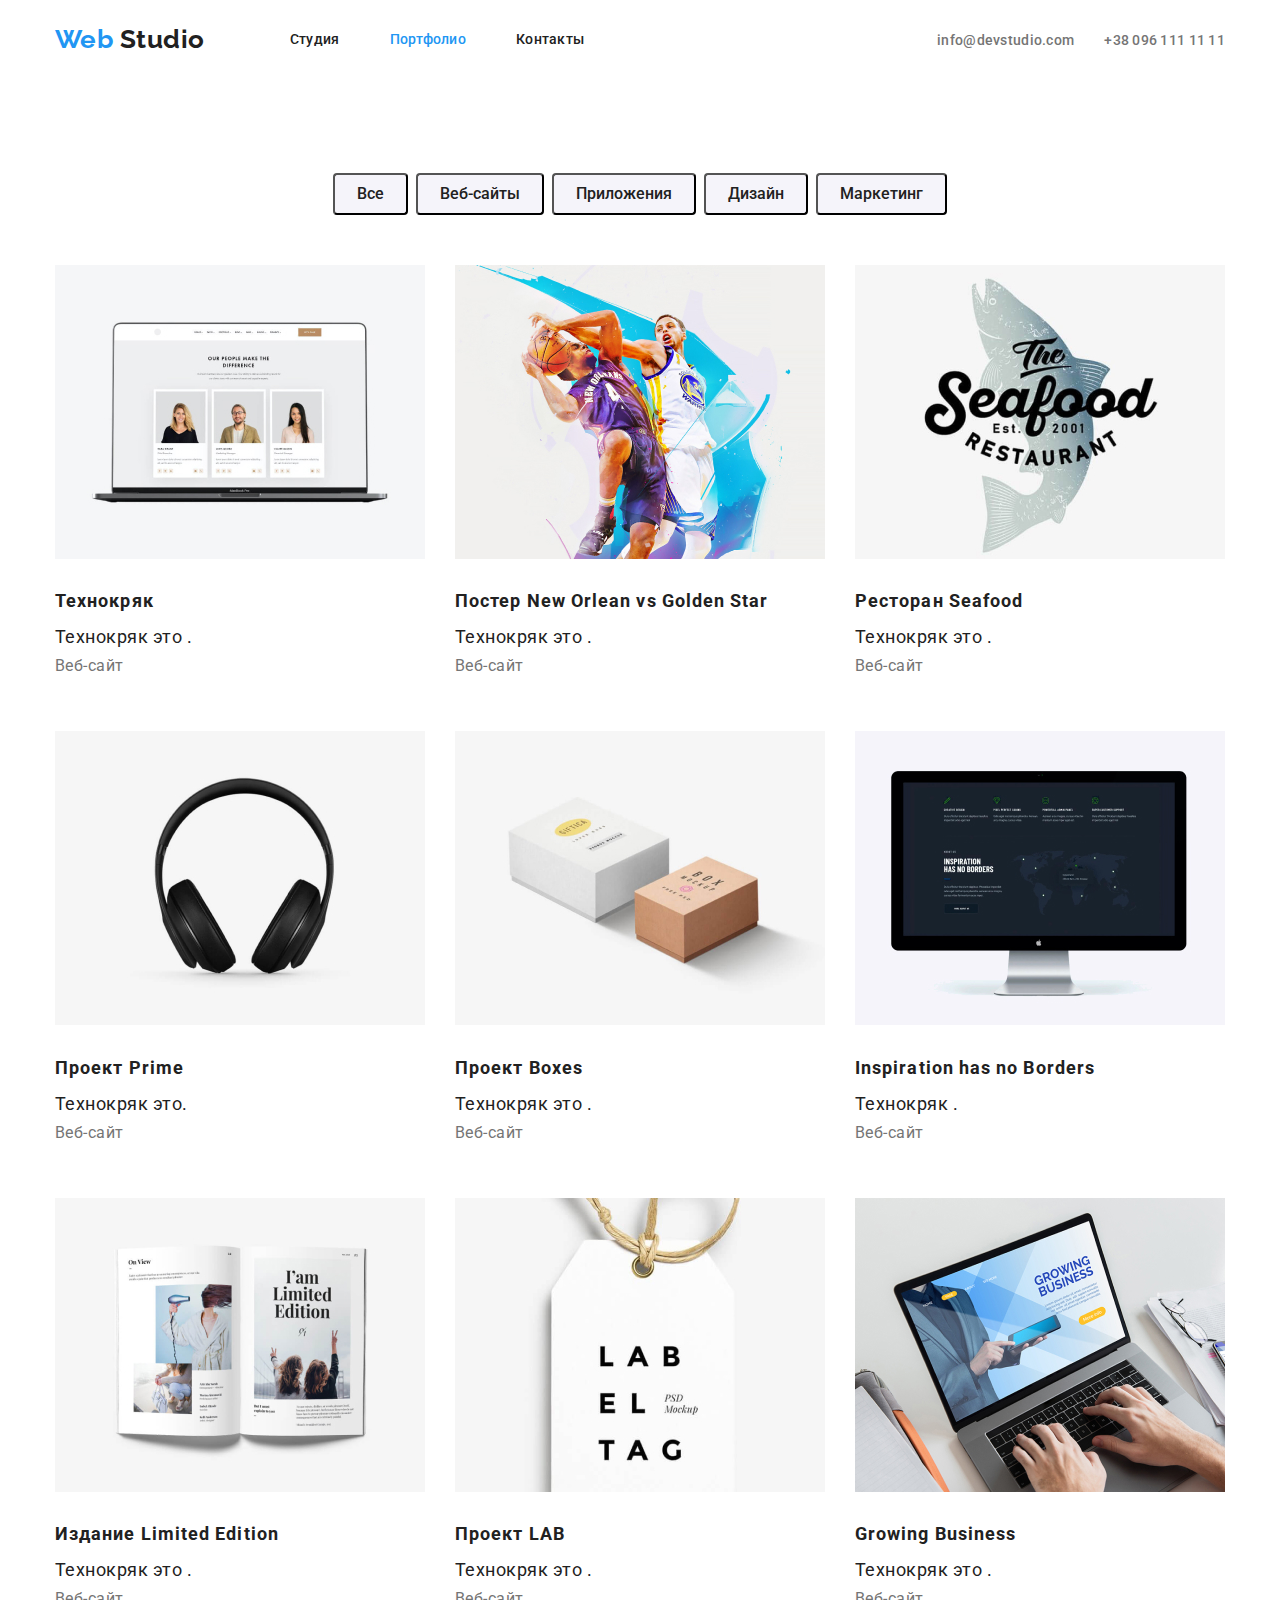
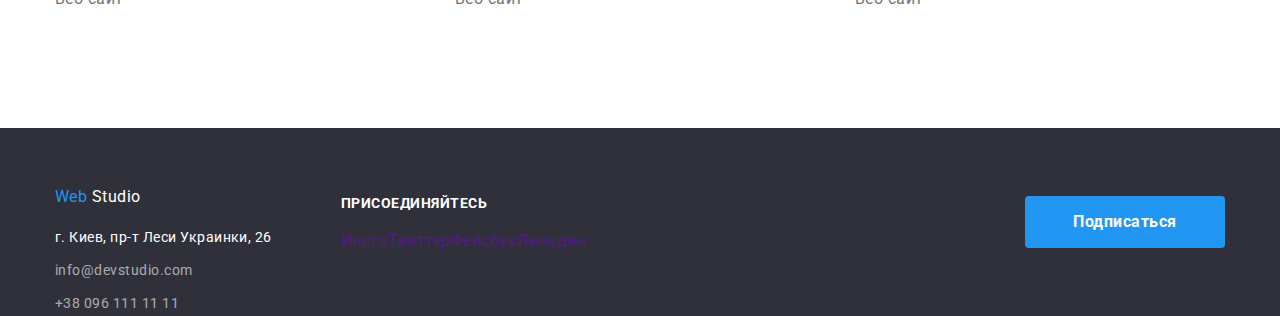
==== commit 042c5cc2: "adding containers,paddings,margins" ====
--- a/portfolio.html
+++ b/portfolio.html
@@ -19,6 +19,7 @@
     <!--Шапка сайт-->
     <header class="header">
       <div class="container">
+        <div class="flex-container">
         <nav class="flexbox-nav">
           <a href="./index.html" class="logo head">
             <span class="logo-blue">Web</span>
@@ -34,6 +35,7 @@
             <li class="item">
               <a href="" class="link">Контакты</a>
             </li>
+            </nav>
           </ul>
           <ul class="contact-nav list">
             <li class="item">
@@ -45,7 +47,7 @@
               <a href="tel:+380961111111" class="link">+38 096 111 11 11</a>
             </li>
           </ul>
-        </nav>
+        </div>
       </div>
     </header>
     <!-- main container -->
@@ -200,8 +202,8 @@
 
     <!-- Футер -->
     <footer class="foot-style">
-      <div class="container">
-        <div>
+      <div class="container footer-flex">
+        <div class="adress foot-item">
           <a href="./index.html" class="logo footer">
             <span class="logo-blue">Web</span>
             <span class="logo-white">Studio</span>
@@ -210,9 +212,7 @@
             <ul class="list contacts">
               <li class="adr">г. Киев, пр-т Леси Украинки, 26</li>
               <li>
-                <a href="mailto:info@devstudio.com" class="link"
-                  >info@devstudio.com</a
-                >
+                <a href="mailto:info@devstudio.com" class="link">info@devstudio.com</a>
               </li>
               <li>
                 <a href="tel:+380961111111" class="link">+38 096 111 11 11</a>
@@ -220,7 +220,8 @@
             </ul>
           </address>
         </div>
-        <div>
+    
+        <div class="foot-item social">
           <b>присоединяйтесь</b>
           <ul class="social-link list">
             <li><a href="" aria-label="Instagram">Инста</a></li>
@@ -229,7 +230,9 @@
             <li><a href="" aria-label="Linkedin">Линкдин</a></li>
           </ul>
         </div>
-        <div><a href="" class="button">Подписаться</a></div>
+        <div class="foot-item subscribe">
+          <a href="" class="button">Подписаться</a>
+        </div>
       </div>
     </footer>
   </body>
--- a/css/styles.css
+++ b/css/styles.css
@@ -54,12 +54,9 @@
   width: 1200px;
   padding-left: 15px;
   padding-right: 15px;
-  outline: 2px solid tomato;
-  background-color: cyan;
 }
 
 .header {
-  background-color: wheat;
 }
 
 /* Logo */
@@ -85,10 +82,14 @@
   color: var(--main-bg-color);
 }
 /* navigation */
-.flexbox-nav {
+.flex-container {
   display: flex;
   align-items: center;
   justify-content: flex-end;
+}
+
+.flexbox-nav {
+  display: flex;
 }
 
 .site-nav .link {
@@ -137,7 +138,8 @@
 
 /* Hero */
 .hero {
-  outline: 2px solid tomato;
+  background-color: gray;
+
   text-align: center;
 }
 .hero-title {
@@ -163,16 +165,15 @@
   font-weight: bold;
   font-size: 16px;
   line-height: 1.9;
+  text-align: center;
 }
 /* Section */
 .section {
   padding-top: 94px;
   padding-bottom: 94px;
-  background-color: wheat;
 }
 .section.fishki {
   padding-bottom: 0px;
-  background-color: wheat;
 }
 
 .section-title {
@@ -290,6 +291,12 @@
   width: calc((100% - 150px) / 6);
   margin: 15px;
 }
+.clients-link {
+  display: block;
+}
+
+.clients-img {
+}
 /* a NONE */
 
 a {
@@ -301,8 +308,10 @@
 
 .logo.footer {
   display: inline-block;
-  padding-top: 60px;
   margin-bottom: 20px;
+}
+.adress.foot-item {
+  margin-top: 60px;
 }
 .foot-style {
   background-color: #2f303a;
@@ -339,6 +348,23 @@
   margin-bottom: 20px;
 }
 
+.footer-flex {
+  display: flex;
+  align-items: center;
+  justify-content: flex-end;
+}
+.foot-item.subscribe {
+  margin-left: auto;
+}
+.foot-item.social {
+  margin-left: 69px;
+}
+
+.foot-style .link:hover,
+.foot-style .link:focus {
+  color: var(--acent-color);
+}
+
 /* Styles Portfolio */
 
 .portfolio-section {
@@ -350,17 +376,14 @@
 .menu-container {
   padding-bottom: 16px;
   margin-bottom: 34px;
-  border: 2px solid blue;
 }
 
 .nav.menu.list {
   display: flex;
-  width: 611px;
-  justify-content: space-between;
-  margin-right: auto;
-  margin-left: auto;
-}
-.nav-item.list {
+  justify-content: center;
+}
+.nav-item.list:not(:last-child) {
+  margin-right: 8px;
 }
 
 .nav-titel {
@@ -389,7 +412,6 @@
 .product.list {
   display: flex;
   flex-wrap: wrap;
-  outline: 2px solid gold;
 }
 
 .product a {
@@ -397,7 +419,7 @@
 }
 .flex.list-item {
   width: calc((100% - 60px) / 3);
-  background-color: tomato;
+
   margin-right: 30px;
   margin-bottom: 30px;
 }
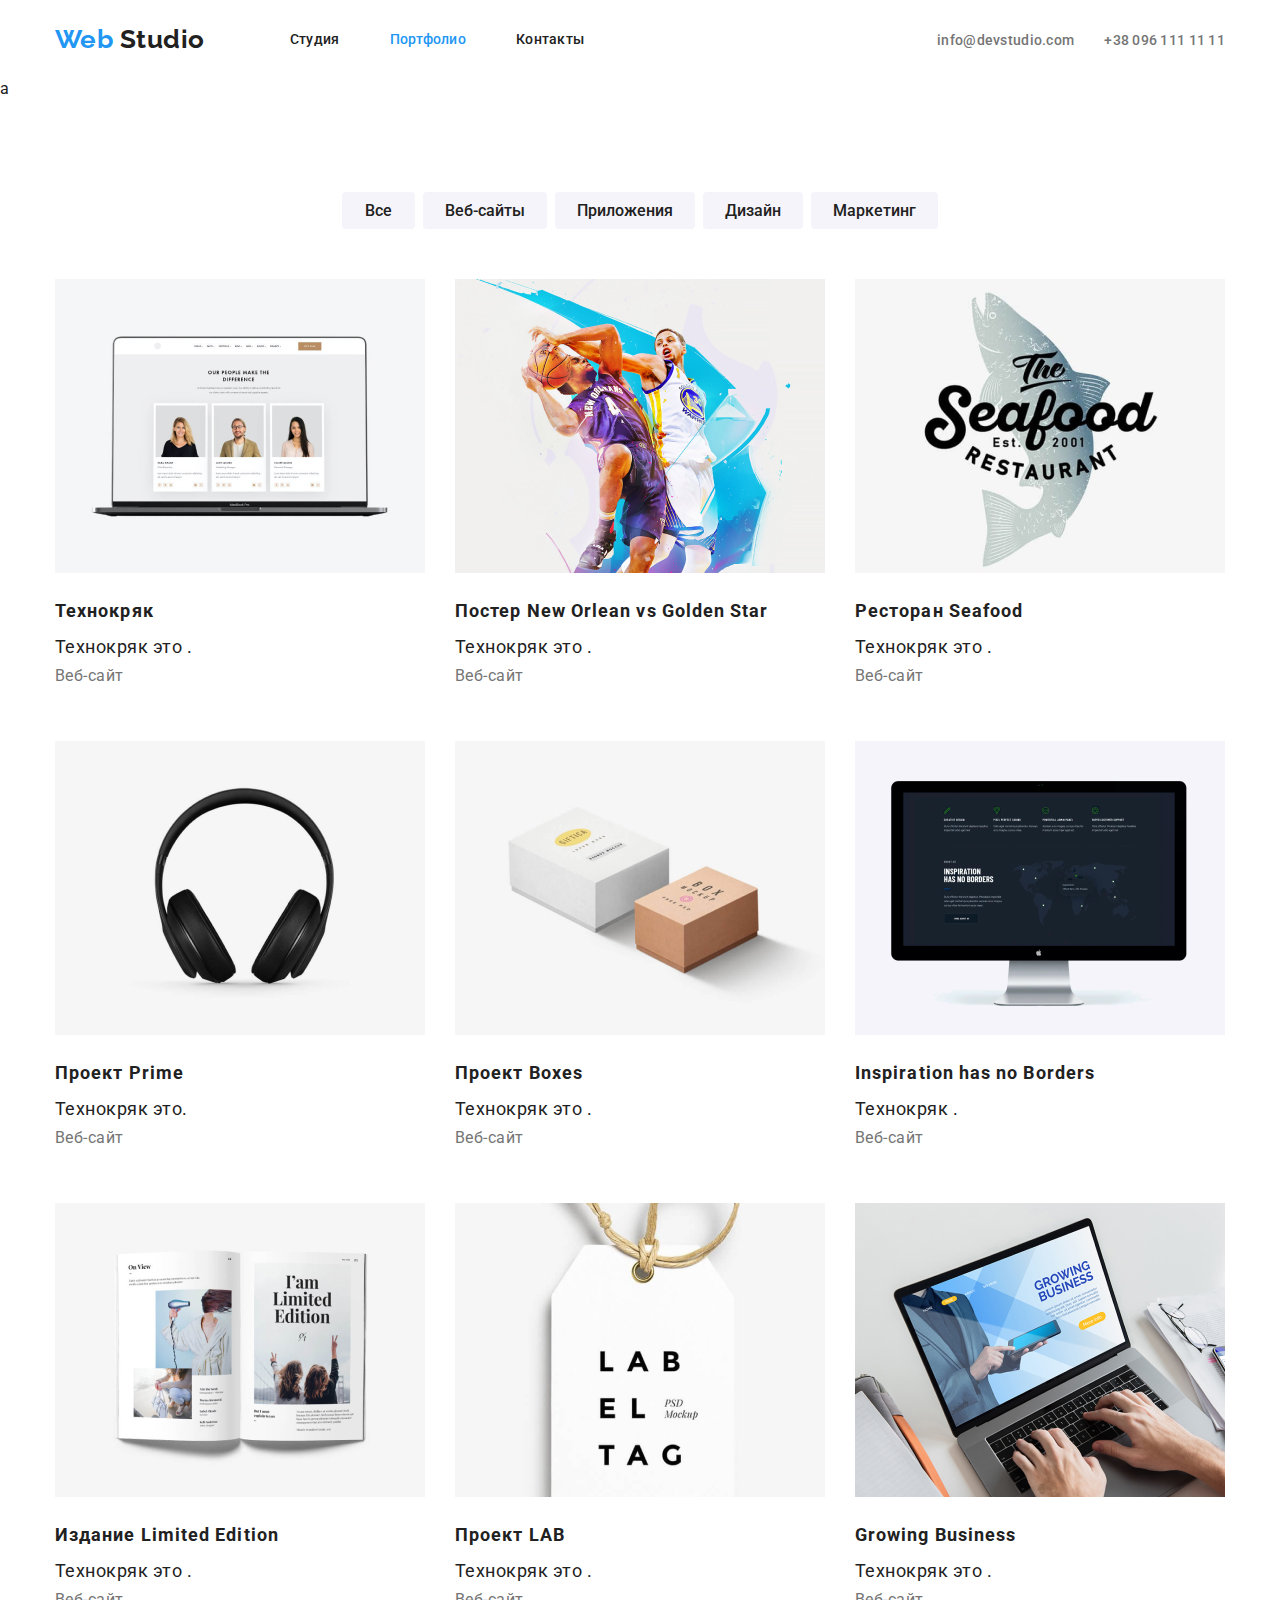
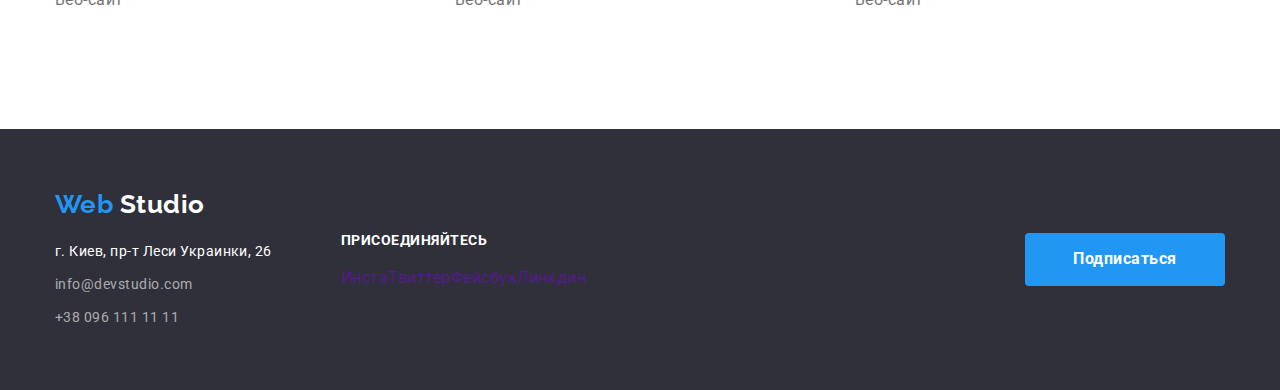
==== commit c621d5cd: "fixing html code" ====
--- a/portfolio.html
+++ b/portfolio.html
@@ -20,23 +20,23 @@
     <header class="header">
       <div class="container">
         <div class="flex-container">
-        <nav class="flexbox-nav">
-          <a href="./index.html" class="logo head">
-            <span class="logo-blue">Web</span>
-            <span class="logo-black">Studio</span>
-          </a>
-          <ul class="site-nav list">
-            <li class="item">
-              <a href="./index.html" class="link">Студия</a>
-            </li>
-            <li class="item">
-              <a href="" class="link current">Портфолио</a>
-            </li>
-            <li class="item">
-              <a href="" class="link">Контакты</a>
-            </li>
-            </nav>
-          </ul>
+          <nav class="flexbox-nav">
+            <a href="./index.html" class="logo head">
+              <span class="logo-blue">Web</span>
+              <span class="logo-black">Studio</span>
+            </a>
+            <ul class="site-nav list">
+              <li class="item">
+                <a href="./index.html" class="link">Студия</a>
+              </li>
+              <li class="item">
+                <a href="" class="link current">Портфолио</a>
+              </li>
+              <li class="item">
+                <a href="" class="link">Контакты</a>
+              </li>
+            </ul>
+          </nav>
           <ul class="contact-nav list">
             <li class="item">
               <a href="mailto:info@devstudio.com" class="link"
@@ -52,6 +52,7 @@
     </header>
     <!-- main container -->
     <main>
+      a
       <!-- Портфолио -->
       <section class="portfolio-section">
         <div class="container">
@@ -212,7 +213,9 @@
             <ul class="list contacts">
               <li class="adr">г. Киев, пр-т Леси Украинки, 26</li>
               <li>
-                <a href="mailto:info@devstudio.com" class="link">info@devstudio.com</a>
+                <a href="mailto:info@devstudio.com" class="link"
+                  >info@devstudio.com</a
+                >
               </li>
               <li>
                 <a href="tel:+380961111111" class="link">+38 096 111 11 11</a>
@@ -220,7 +223,7 @@
             </ul>
           </address>
         </div>
-    
+
         <div class="foot-item social">
           <b>присоединяйтесь</b>
           <ul class="social-link list">
--- a/css/styles.css
+++ b/css/styles.css
@@ -15,6 +15,7 @@
 }
 
 /* Utilita */
+
 .visually-hidden {
   position: absolute !important;
   clip: rect(1px 1px 1px 1px);
@@ -202,8 +203,10 @@
   margin-bottom: 30px;
 }
 .benefits-img {
-  margin: 25px 100px;
-}
+  padding: 25px 100px;
+  display: block;
+}
+
 .benefits-title {
   font-weight: 700;
   font-size: 14px;
@@ -242,7 +245,12 @@
 .job-item.flex:last-child {
   margin-right: 0px;
 }
-
+.job-item > a {
+  display: block;
+}
+.job-item img {
+  display: block;
+}
 /* Наша команда */
 .section.bg {
   background-color: #f5f4fa;
@@ -255,6 +263,9 @@
 .our-team.flex {
   display: flex;
   margin: -15px;
+}
+.item.flex > img {
+  display: block;
 }
 
 .our-team h3 {
@@ -291,12 +302,26 @@
   width: calc((100% - 150px) / 6);
   margin: 15px;
 }
+
 .clients-link {
-  display: block;
+  display: flex;
+  height: 90px;
+
+  border: 1px solid #afb1b8;
+  border-radius: 4px;
+}
+
+.clients-link:hover,
+.clients-link:focus {
+  border-color: var(--acent-color);
 }
 
 .clients-img {
-}
+  display: block;
+  margin: 0px auto;
+  align-items: center;
+}
+
 /* a NONE */
 
 a {
@@ -309,9 +334,15 @@
 .logo.footer {
   display: inline-block;
   margin-bottom: 20px;
+
+  font-family: Raleway, sans-serif;
+  font-weight: bold;
+  font-size: 26px;
+  line-height: 1.2;
 }
 .adress.foot-item {
-  margin-top: 60px;
+  padding-top: 60px;
+  padding-bottom: 60px;
 }
 .foot-style {
   background-color: #2f303a;
@@ -398,6 +429,7 @@
   min-width: 73px;
   text-align: center;
   padding: 6px 22px;
+  border: none;
 }
 .nav-titel:hover {
   color: var(--main-bg-color);
@@ -417,6 +449,10 @@
 .product a {
   display: inline-block;
 }
+.product img {
+  display: block;
+}
+
 .flex.list-item {
   width: calc((100% - 60px) / 3);
 
